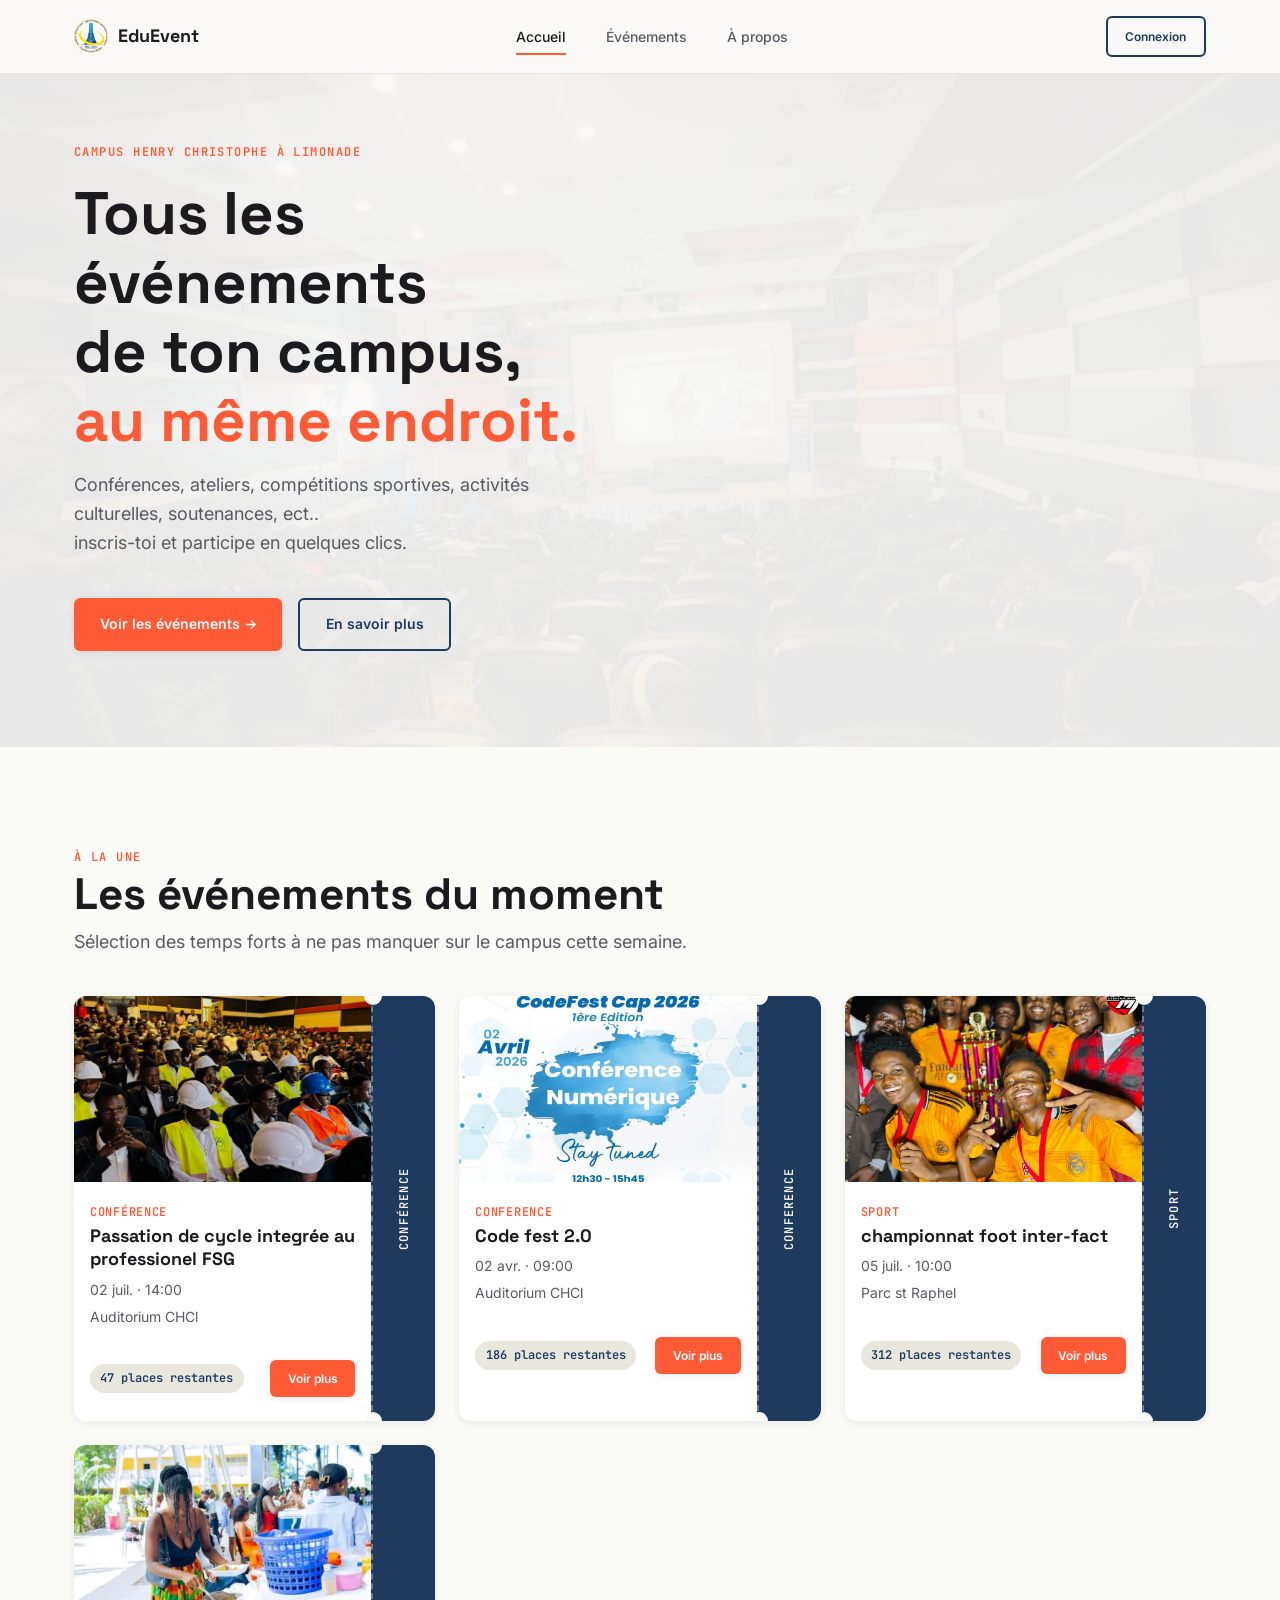
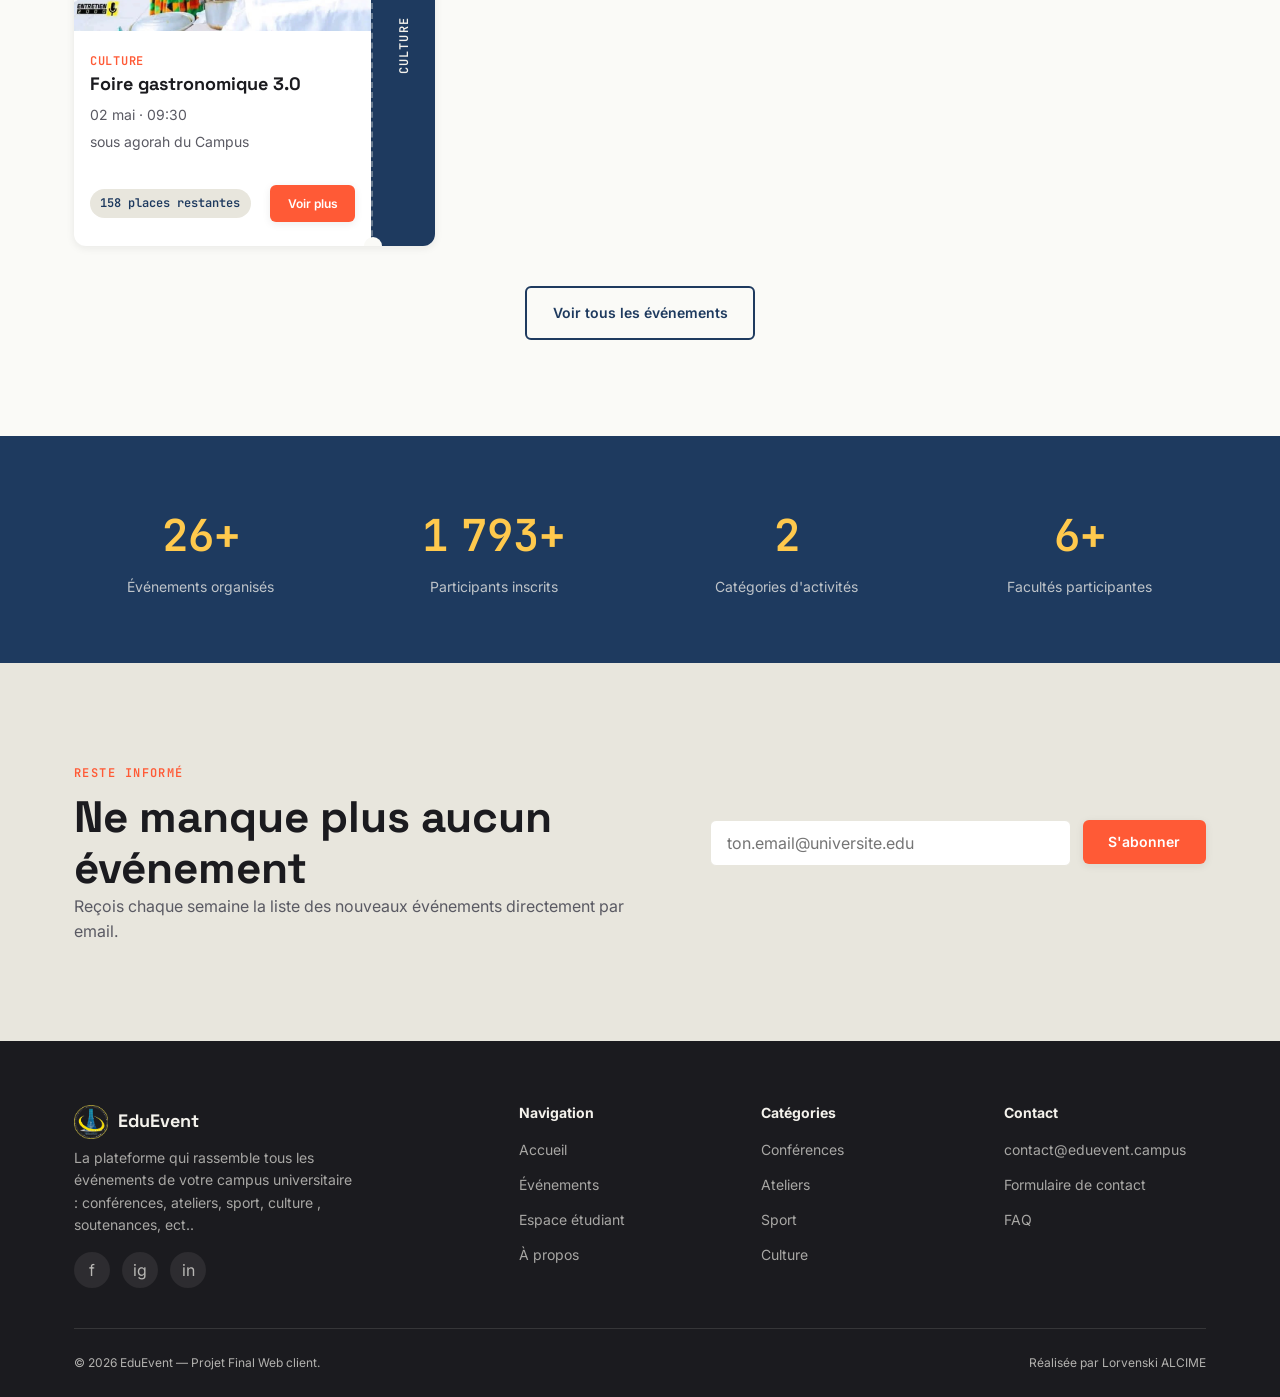
==== index.html @ d927ce7f "Premier commit" ====
<!DOCTYPE html>
<html lang="fr">
<head>
  <meta charset="UTF-8">
  <meta name="viewport" content="width=device-width, initial-scale=1.0">
  <title>EduEvent — La plateforme des événements de votre campus</title>
  <meta name="description" content="Découvrez, recherchez et inscrivez-vous aux événements de votre campus : conférences, ateliers, sport, culture, soutenances, ect..">
  <link rel="stylesheet" href="css/style.css">
  <link rel="stylesheet" href="css/animations.css">
  <link rel="stylesheet" href="css/responsive.css">
</head>
<body>

  <!-- ============ HEADER ============ -->
  <header class="site-header">
    <nav class="nav">
      <a href="index.html" class="nav-logo">
        <img src="images/logo.png" alt="Logo EduEvent" class="logo-mark">
        EduEvent
      </a>

      <button class="nav-toggle" id="navToggle" aria-label="Ouvrir le menu" aria-expanded="false" aria-controls="navLinks">
        <span></span><span></span><span></span>
      </button>

      <ul class="nav-links" id="navLinks">
        <li><a href="index.html" class="active">Accueil</a></li>
        <li><a href="evenements.html">Événements</a></li>
        <li><a href="a-propos.html">À propos</a></li>
      </ul>

      <div class="nav-actions">
        <a href="profil.html" class="btn btn-secondary btn-sm">Connexion</a>
      </div>
    </nav>
  </header>

  <main>
    <!-- ============ HERO ============ -->
    <section class="hero">
      <div class="container hero-grid">
        <div class="hero-content fade-in-up">
          <span class="eyebrow">Campus Henry Christophe à Limonade</span>
          <h1>Tous les événements<br>de ton campus,<br><span class="text-coral">au même endroit.</span></h1>
          <p class="hero-subtitle">Conférences, ateliers, compétitions sportives, activités culturelles, soutenances, ect..<br> inscris-toi et participe en quelques clics.</p>
          <div class="hero-actions">
            <a href="evenements.html" class="btn btn-primary">Voir les événements →</a>
            <a href="a-propos.html" class="btn btn-secondary">En savoir plus</a>
          </div>
        </div>

        
    </section>

    <!-- ============ ÉVÉNEMENTS À LA UNE ============ -->
    <section class="section" id="evenements-vedette">
      <div class="container">
        <div class="section-header">
          <span class="eyebrow">À la une</span>
          <h2>Les événements du moment</h2>
          <p>Sélection des temps forts à ne pas manquer sur le campus cette semaine.</p>
        </div>

        <div class="grid-events" id="featuredEventsGrid">
          <!-- Les cartes sont injectées dynamiquement par js/main.js depuis data/evenements.json -->
          <p class="loading-text">Chargement des événements...</p>
        </div>

        <div class="text-center mt-lg">
          <a href="evenements.html" class="btn btn-secondary">Voir tous les événements</a>
        </div>
      </div>
    </section>

    <!-- ============ STATISTIQUES ANIMÉES ============ -->
    <section class="section stats-section section--dark">
      <div class="container">
        <div class="stats-grid">
          <div class="stat-item">
            <span class="stat-number" data-target="48" data-suffix="+">0</span>
            <span class="stat-label">Événements organisés</span>
          </div>
          <div class="stat-item">
            <span class="stat-number" data-target="3200" data-suffix="+">0</span>
            <span class="stat-label">Participants inscrits</span>
          </div>
          <div class="stat-item">
            <span class="stat-number" data-target="5">0</span>
            <span class="stat-label">Catégories d'activités</span>
          </div>
          <div class="stat-item">
            <span class="stat-number" data-target="12" data-suffix="+">0</span>
            <span class="stat-label">Facultés participantes</span>
          </div>
        </div>
      </div>
    </section>

    <!-- ============ NEWSLETTER ============ -->
    <section class="section section--alt newsletter-section">
      <div class="container newsletter-grid">
        <div class="newsletter-text">
          <span class="eyebrow">Reste informé</span>
          <h2>Ne manque plus aucun événement</h2>
          <p>Reçois chaque semaine la liste des nouveaux événements directement par email.</p>
        </div>
        <form class="newsletter-form" id="newsletterForm" novalidate>
          <div class="form-group" id="newsletterGroup">
            <label for="newsletterEmail" class="visually-hidden">Adresse email</label>
            <input type="email" id="newsletterEmail" name="newsletterEmail" placeholder="ton.email@universite.edu" required>
            <span class="form-error" id="newsletterError"></span>
          </div>
          <button type="submit" class="btn btn-primary">S'abonner</button>
        </form>
        <p class="newsletter-success" id="newsletterSuccess" hidden>✓ Merci ! Tu es bien inscrit à la newsletter.</p>
      </div>
    </section>
  </main>

  <!-- ============ FOOTER ============ -->
  <footer class="site-footer">
    <div class="container">
      <div class="footer-grid">
        <div class="footer-brand">
          <a href="index.html" class="nav-logo">
            <img src="images/logo.png" alt="Logo EduEvent" class="logo-mark">
            EduEvent
          </a>
          <p>La plateforme qui rassemble tous les événements de votre campus universitaire : conférences, ateliers, sport, culture , soutenances, ect..</p>
          <div class="footer-social">
            <a href="#" aria-label="Facebook">f</a>
            <a href="#" aria-label="Instagram">ig</a>
            <a href="#" aria-label="LinkedIn">in</a>
          </div>
        </div>
        <div class="footer-col">
          <h4>Navigation</h4>
          <ul>
            <li><a href="index.html">Accueil</a></li>
            <li><a href="evenements.html">Événements</a></li>
            <li><a href="profil.html">Espace étudiant</a></li>
            <li><a href="a-propos.html">À propos</a></li>
          </ul>
        </div>
        <div class="footer-col">
          <h4>Catégories</h4>
          <ul>
            <li><a href="evenements.html?categorie=conference">Conférences</a></li>
            <li><a href="evenements.html?categorie=atelier">Ateliers</a></li>
            <li><a href="evenements.html?categorie=sport">Sport</a></li>
            <li><a href="evenements.html?categorie=culture">Culture</a></li>
          </ul>
        </div>
        <div class="footer-col">
          <h4>Contact</h4>
          <ul>
            <li><a href="mailto:contact@eduevent.campus">contact@eduevent.campus</a></li>
            <li><a href="a-propos.html#contact">Formulaire de contact</a></li>
            <li><a href="a-propos.html#faq">FAQ</a></li>
          </ul>
        </div>
      </div>
      <div class="footer-bottom">
        <span>© 2026 EduEvent —  Projet Final Web client.</span>
        <span>Réalisée par Lorvenski ALCIME</span>
      </div>
    </div>
  </footer>

  <script src="js/main.js"></script>
</body>
</html>
---- css/style.css ----
/* ==========================================================================
   EduEvent — style.css
   Styles globaux : variables, reset, typographie, composants partagés
   ========================================================================== */

/* --- Polices --- */
@import url('https://fonts.googleapis.com/css2?family=Space+Grotesk:wght@500;600;700&family=Inter:wght@400;500;600;700&family=JetBrains+Mono:wght@400;500;600&display=swap');

/* --- Variables --- */
:root {
  /* Couleurs */
  --color-ink: #1B1B1F;
  --color-paper: #FAFAF7;
  --color-white: #FFFFFF;
  --color-coral: #FF5A36;
  --color-coral-dark: #E0431F;
  --color-navy: #1E3A5F;
  --color-navy-light: #2C5282;
  --color-amber: #FFC94D;
  --color-beige: #E8E6DD;

  /* Texte */
  --text-primary: var(--color-ink);
  --text-secondary: #5A5A63;
  --text-on-dark: #F4F2EC;

  /* Typographie */
  --font-display: 'Space Grotesk', sans-serif;
  --font-body: 'Inter', sans-serif;
  --font-mono: 'JetBrains Mono', monospace;

  /* Échelle de type */
  --fs-xs: 0.75rem;
  --fs-sm: 0.875rem;
  --fs-base: 1rem;
  --fs-md: 1.125rem;
  --fs-lg: 1.5rem;
  --fs-xl: 2rem;
  --fs-2xl: 2.75rem;
  --fs-3xl: 3.75rem;

  /* Espacements */
  --space-xs: 0.5rem;
  --space-sm: 1rem;
  --space-md: 1.5rem;
  --space-lg: 2.5rem;
  --space-xl: 4rem;
  --space-2xl: 6rem;

  /* Rayons & ombres */
  --radius-sm: 6px;
  --radius-md: 12px;
  --radius-lg: 20px;
  --shadow-sm: 0 2px 8px rgba(27, 27, 31, 0.08);
  --shadow-md: 0 8px 24px rgba(27, 27, 31, 0.12);
  --shadow-lg: 0 16px 40px rgba(27, 27, 31, 0.18);

  /* Largeur de contenu */
  --container-width: 1180px;
}

/* --- Reset --- */
* {
  margin: 0;
  padding: 0;
  box-sizing: border-box;
}

/* Garantit que l'attribut HTML [hidden] est toujours respecté, même si un
   composant définit son propre display (flex/grid/etc.) sur ce même élément.
   Sans cette règle, .auth-section{display:flex} par exemple écraserait le
   display:none implicite de [hidden] et l'élément resterait visible. */
[hidden] {
  display: none !important;
}

html {
  scroll-behavior: smooth;
}

body {
  font-family: var(--font-body);
  color: var(--text-primary);
  background-color: var(--color-paper);
  line-height: 1.6;
  -webkit-font-smoothing: antialiased;
}

img {
  max-width: 100%;
  display: block;
}

a {
  text-decoration: none;
  color: inherit;
}

ul, ol {
  list-style: none;
}

button {
  font-family: inherit;
  cursor: pointer;
  border: none;
  background: none;
}

input, textarea, select {
  font-family: inherit;
  font-size: inherit;
}

/* --- Focus visible (accessibilité) --- */
a:focus-visible,
button:focus-visible,
input:focus-visible,
textarea:focus-visible,
select:focus-visible {
  outline: 3px solid var(--color-coral);
  outline-offset: 2px;
  border-radius: var(--radius-sm);
}

/* --- Typographie --- */
h1, h2, h3, h4 {
  font-family: var(--font-display);
  color: var(--color-ink);
  line-height: 1.15;
  font-weight: 700;
}

h1 { font-size: var(--fs-3xl); }
h2 { font-size: var(--fs-2xl); }
h3 { font-size: var(--fs-lg); }
h4 { font-size: var(--fs-md); }

p {
  color: var(--text-secondary);
}

.eyebrow {
  font-family: var(--font-mono);
  font-size: var(--fs-xs);
  letter-spacing: 0.12em;
  text-transform: uppercase;
  color: var(--color-coral);
  font-weight: 600;
}

/* --- Layout --- */
.container {
  width: 100%;
  max-width: var(--container-width);
  margin: 0 auto;
  padding: 0 var(--space-md);
}

.section {
  padding: var(--space-2xl) 0;
}

.section-header {
  max-width: 640px;
  margin-bottom: var(--space-lg);
}

.section-header p {
  margin-top: var(--space-xs);
  font-size: var(--fs-md);
}

.section--alt {
  background-color: var(--color-beige);
}

.section--dark {
  background-color: var(--color-navy);
  color: var(--text-on-dark);
}

.section--dark h2,
.section--dark h3,
.section--dark h4 {
  color: var(--text-on-dark);
}

.section--dark p {
  color: rgba(244, 242, 236, 0.78);
}

/* --- Boutons --- */
.btn {
  display: inline-flex;
  align-items: center;
  justify-content: center;
  gap: 0.5rem;
  font-family: var(--font-body);
  font-weight: 600;
  font-size: var(--fs-sm);
  padding: 0.85rem 1.6rem;
  border-radius: var(--radius-sm);
  transition: transform 0.15s ease, box-shadow 0.15s ease, background-color 0.15s ease;
  white-space: nowrap;
}

.btn:hover {
  transform: translateY(-2px);
}

.btn-primary {
  background-color: var(--color-coral);
  color: var(--color-white);
  box-shadow: var(--shadow-sm);
}

.btn-primary:hover {
  background-color: var(--color-coral-dark);
  box-shadow: var(--shadow-md);
}

.btn-secondary {
  background-color: transparent;
  color: var(--color-navy);
  border: 2px solid var(--color-navy);
}

.btn-secondary:hover {
  background-color: var(--color-navy);
  color: var(--color-white);
}

.btn-ghost {
  background-color: rgba(255, 255, 255, 0.12);
  color: var(--text-on-dark);
  border: 1px solid rgba(244, 242, 236, 0.35);
}

.btn-ghost:hover {
  background-color: rgba(255, 255, 255, 0.22);
}

.btn-block {
  width: 100%;
}

.btn-sm {
  padding: 0.55rem 1.1rem;
  font-size: var(--fs-xs);
}

/* --- Header / Navigation --- */
.site-header {
  position: sticky;
  top: 0;
  z-index: 100;
  background-color: rgba(250, 249, 247, 0.92);
  backdrop-filter: blur(8px);
  border-bottom: 1px solid var(--color-beige);
}

.nav {
  display: flex;
  align-items: center;
  justify-content: space-between;
  padding: 1rem var(--space-md);
  max-width: var(--container-width);
  margin: 0 auto;
}

.nav-logo {
  display: flex;
  align-items: center;
  gap: 0.6rem;
  font-family: var(--font-display);
  font-weight: 700;
  font-size: var(--fs-md);
  color: var(--color-ink);
}

.nav-logo .logo-mark {
  width: 34px;
  height: 34px;
  border-radius: 8px;
  object-fit: cover;
  flex-shrink: 0;
}

.nav-links {
  display: flex;
  align-items: center;
  gap: var(--space-lg);
}

.nav-links a {
  font-weight: 500;
  font-size: var(--fs-sm);
  color: var(--text-secondary);
  position: relative;
  padding: 0.25rem 0;
}

.nav-links a:hover,
.nav-links a.active {
  color: var(--color-ink);
}

.nav-links a.active::after {
  content: '';
  position: absolute;
  left: 0;
  bottom: -6px;
  width: 100%;
  height: 2px;
  background-color: var(--color-coral);
}

.nav-actions {
  display: flex;
  align-items: center;
  gap: var(--space-sm);
}

.nav-toggle {
  display: none;
  flex-direction: column;
  gap: 5px;
  padding: 0.5rem;
}

.nav-toggle span {
  width: 22px;
  height: 2px;
  background-color: var(--color-ink);
  border-radius: 2px;
}

/* --- Footer --- */
.site-footer {
  background-color: var(--color-ink);
  color: rgba(244, 242, 236, 0.7);
  padding: var(--space-xl) 0 var(--space-md);
}

.footer-grid {
  display: grid;
  grid-template-columns: 2fr 1fr 1fr 1fr;
  gap: var(--space-lg);
  padding-bottom: var(--space-lg);
  border-bottom: 1px solid rgba(244, 242, 236, 0.12);
}

.footer-brand .nav-logo {
  color: var(--text-on-dark);
  margin-bottom: var(--space-xs);
}

.footer-brand p {
  color: rgba(244, 242, 236, 0.65);
  font-size: var(--fs-sm);
  max-width: 280px;
}

.footer-col h4 {
  color: var(--text-on-dark);
  font-size: var(--fs-sm);
  font-family: var(--font-body);
  font-weight: 700;
  margin-bottom: var(--space-sm);
}

.footer-col ul {
  display: flex;
  flex-direction: column;
  gap: 0.6rem;
}

.footer-col a {
  font-size: var(--fs-sm);
  color: rgba(244, 242, 236, 0.65);
  transition: color 0.15s ease;
}

.footer-col a:hover {
  color: var(--color-amber);
}

.footer-social {
  display: flex;
  gap: 0.75rem;
  margin-top: var(--space-sm);
}

.footer-social a {
  width: 36px;
  height: 36px;
  border-radius: 50%;
  background-color: rgba(244, 242, 236, 0.08);
  display: flex;
  align-items: center;
  justify-content: center;
  transition: background-color 0.15s ease;
}

.footer-social a:hover {
  background-color: var(--color-coral);
}

.footer-bottom {
  display: flex;
  justify-content: space-between;
  align-items: center;
  padding-top: var(--space-md);
  font-size: var(--fs-xs);
  flex-wrap: wrap;
  gap: var(--space-xs);
}

/* --- Ticket d'événement (signature visuelle) --- */
.ticket-card {
  display: grid;
  grid-template-columns: 1fr auto;
  background-color: var(--color-white);
  border-radius: var(--radius-md);
  overflow: hidden;
  box-shadow: var(--shadow-sm);
  transition: transform 0.2s ease, box-shadow 0.2s ease;
  position: relative;
}

.ticket-card:hover {
  transform: translateY(-6px);
  box-shadow: var(--shadow-lg);
}

.ticket-main {
  display: flex;
  flex-direction: column;
}

.ticket-image {
  width: 100%;
  aspect-ratio: 16/10;
  object-fit: cover;
  background-color: var(--color-beige);
}

.ticket-body {
  padding: var(--space-sm) var(--space-sm) var(--space-md);
  display: flex;
  flex-direction: column;
  gap: 0.5rem;
  flex: 1;
}

.ticket-category {
  font-family: var(--font-mono);
  font-size: var(--fs-xs);
  letter-spacing: 0.06em;
  text-transform: uppercase;
  color: var(--color-coral);
  font-weight: 600;
}

.ticket-title {
  font-size: var(--fs-md);
  line-height: 1.3;
}

.ticket-meta {
  display: flex;
  flex-direction: column;
  gap: 0.3rem;
  font-size: var(--fs-sm);
  color: var(--text-secondary);
  margin-top: auto;
  padding-top: 0.5rem;
}

.ticket-meta span {
  display: flex;
  align-items: center;
  gap: 0.4rem;
}

.ticket-footer {
  display: flex;
  align-items: center;
  justify-content: space-between;
  padding-top: var(--space-sm);
  margin-top: 0.5rem;
}

/* Le talon perforé, façon vrai billet */
.ticket-stub {
  width: 64px;
  background-color: var(--color-navy);
  display: flex;
  align-items: center;
  justify-content: center;
  position: relative;
  border-left: 2px dashed rgba(244, 242, 236, 0.35);
}

.ticket-stub::before,
.ticket-stub::after {
  content: '';
  position: absolute;
  width: 18px;
  height: 18px;
  background-color: var(--color-paper);
  border-radius: 50%;
  left: -9px;
}

.ticket-stub::before { top: -9px; }
.ticket-stub::after { bottom: -9px; }

.ticket-stub-label {
  font-family: var(--font-mono);
  font-size: var(--fs-xs);
  font-weight: 600;
  color: var(--text-on-dark);
  letter-spacing: 0.1em;
  text-transform: uppercase;
  writing-mode: vertical-rl;
  transform: rotate(180deg);
}

/* --- Badge places restantes --- */
.badge-places {
  font-family: var(--font-mono);
  font-size: var(--fs-xs);
  font-weight: 600;
  padding: 0.3rem 0.65rem;
  border-radius: 999px;
  background-color: var(--color-beige);
  color: var(--color-navy);
}

.badge-places.is-low {
  background-color: rgba(255, 90, 54, 0.12);
  color: var(--color-coral-dark);
}

.badge-places.is-full {
  background-color: rgba(27, 27, 31, 0.08);
  color: var(--text-secondary);
}

/* --- Grille responsive générique --- */
.grid-events {
  display: grid;
  grid-template-columns: repeat(auto-fit, minmax(280px, 1fr));
  gap: var(--space-md);
}

/* --- Formulaires --- */
.form-group {
  display: flex;
  flex-direction: column;
  gap: 0.4rem;
  margin-bottom: var(--space-sm);
}

.form-group label {
  font-size: var(--fs-sm);
  font-weight: 600;
  color: var(--color-ink);
}

.form-group input,
.form-group select,
.form-group textarea {
  padding: 0.75rem 1rem;
  border: 1.5px solid var(--color-beige);
  border-radius: var(--radius-sm);
  background-color: var(--color-white);
  font-size: var(--fs-base);
  color: var(--text-primary);
  transition: border-color 0.15s ease;
}

.form-group input:focus,
.form-group select:focus,
.form-group textarea:focus {
  border-color: var(--color-navy);
}

.form-group textarea {
  resize: vertical;
  min-height: 120px;
}

.form-error {
  font-size: var(--fs-xs);
  color: var(--color-coral-dark);
  font-weight: 500;
  min-height: 1em;
}

.form-group.has-error input,
.form-group.has-error select,
.form-group.has-error textarea {
  border-color: var(--color-coral);
}

.form-row {
  display: grid;
  grid-template-columns: 1fr 1fr;
  gap: var(--space-sm);
}

/* --- Utilitaires --- */
.text-center { text-align: center; }
.mt-sm { margin-top: var(--space-sm); }
.mt-md { margin-top: var(--space-md); }
.mt-lg { margin-top: var(--space-lg); }
.visually-hidden {
  position: absolute;
  width: 1px;
  height: 1px;
  overflow: hidden;
  clip: rect(0,0,0,0);
}

/* ==========================================================================
   Composants — Page Accueil
   ========================================================================== */

/* --- Hero --- */
.hero {
  position: relative;
  padding: var(--space-xl) 0 var(--space-2xl);
  overflow: hidden;
  background-image:
    linear-gradient(rgba(250, 249, 247, 0.93), rgba(250, 249, 247, 0.93)),
    url('../images/hero-bg.jpg');
  background-size: cover;
  background-position: center;
}

.hero-grid {
  display: grid;
  grid-template-columns: 1.1fr 0.9fr;
  gap: var(--space-xl);
  align-items: center;
}

.hero-content h1 {
  margin-top: var(--space-sm);
}

.text-coral { color: var(--color-coral); }

.hero-subtitle {
  font-size: var(--fs-md);
  max-width: 480px;
  margin-top: var(--space-sm);
}

.hero-actions {
  display: flex;
  gap: var(--space-sm);
  margin-top: var(--space-lg);
  flex-wrap: wrap;
}

/* Pile de tickets décalés dans le hero */
.hero-visual {
  position: relative;
  height: 380px;
}

.hero-ticket-stack {
  position: relative;
  width: 100%;
  height: 100%;
}

.hero-ticket {
  position: absolute;
  display: flex;
  flex-direction: column;
  gap: 0.3rem;
  background-color: var(--color-white);
  border-radius: var(--radius-md);
  padding: var(--space-sm) var(--space-md);
  box-shadow: var(--shadow-md);
  width: 250px;
  border-left: 4px solid var(--color-coral);
}

.hero-ticket strong {
  font-family: var(--font-display);
  font-size: var(--fs-base);
  color: var(--color-ink);
}

.hero-ticket-date {
  font-family: var(--font-mono);
  font-size: var(--fs-xs);
  color: var(--text-secondary);
}

.hero-ticket--1 {
  top: 0;
  right: 40px;
  z-index: 3;
}

.hero-ticket--2 {
  top: 140px;
  right: 140px;
  z-index: 2;
  border-left-color: var(--color-navy);
}

.hero-ticket--3 {
  top: 280px;
  right: 20px;
  z-index: 1;
  border-left-color: var(--color-amber);
}

/* --- Stats --- */
.stats-section {
  padding: var(--space-xl) 0;
}

.stats-grid {
  display: grid;
  grid-template-columns: repeat(4, 1fr);
  gap: var(--space-lg);
  text-align: center;
}

.stat-item {
  display: flex;
  flex-direction: column;
  gap: 0.4rem;
}

.stat-number {
  font-family: var(--font-mono);
  font-size: var(--fs-2xl);
  font-weight: 600;
  color: var(--color-amber);
}

.stat-label {
  font-size: var(--fs-sm);
  color: rgba(244, 242, 236, 0.75);
}

/* --- Newsletter --- */
.newsletter-section {
  overflow: hidden;
}

.newsletter-text h2 {
  margin-top: var(--space-xs);
}

.newsletter-grid {
  display: grid;
  grid-template-columns: 1.2fr 1fr;
  gap: var(--space-lg);
  align-items: center;
}

.newsletter-form {
  display: flex;
  gap: 0.75rem;
  align-items: flex-start;
}

.newsletter-form .form-group {
  flex: 1;
  margin-bottom: 0;
}

.newsletter-success {
  margin-top: var(--space-sm);
  color: var(--color-navy);
  font-weight: 600;
  grid-column: 2;
}

.loading-text {
  color: var(--text-secondary);
  font-style: italic;
}

/* ==========================================================================
   Composants — Page Liste des événements
   ========================================================================== */

/* --- En-tête de page --- */
.page-header {
  padding: var(--space-xl) 0 var(--space-lg);
}

.page-header h1 {
  margin-top: var(--space-xs);
}

.page-header p {
  margin-top: var(--space-xs);
  font-size: var(--fs-md);
  max-width: 560px;
}

/* --- Barre de recherche --- */
.filters-section {
  padding-bottom: var(--space-lg);
}

.search-bar {
  display: flex;
  align-items: center;
  gap: 0.75rem;
  background-color: var(--color-white);
  border: 1.5px solid var(--color-beige);
  border-radius: var(--radius-md);
  padding: 0.9rem 1.2rem;
  margin-bottom: var(--space-md);
  transition: border-color 0.15s ease;
}

.search-bar:focus-within {
  border-color: var(--color-navy);
}

.search-icon {
  font-size: var(--fs-md);
  opacity: 0.6;
}

.search-bar input {
  flex: 1;
  border: none;
  background: transparent;
  font-size: var(--fs-base);
  color: var(--text-primary);
}

.search-bar input:focus {
  outline: none;
}

/* --- Filtres --- */
.filters-row {
  display: flex;
  justify-content: space-between;
  align-items: flex-start;
  gap: var(--space-md);
  flex-wrap: wrap;
}

.filter-group {
  display: flex;
  flex-wrap: wrap;
  gap: 0.6rem;
}

.filter-chip {
  font-family: var(--font-body);
  font-size: var(--fs-sm);
  font-weight: 500;
  padding: 0.55rem 1.1rem;
  border-radius: 999px;
  background-color: var(--color-white);
  border: 1.5px solid var(--color-beige);
  color: var(--text-secondary);
  transition: all 0.15s ease;
  white-space: nowrap;
}

.filter-chip:hover {
  border-color: var(--color-navy);
  color: var(--color-navy);
}

.filter-chip.is-active {
  background-color: var(--color-navy);
  border-color: var(--color-navy);
  color: var(--color-white);
}

.filters-secondary {
  display: flex;
  align-items: center;
  gap: 0.75rem;
}

#dateFilter {
  padding: 0.6rem 1rem;
  border-radius: var(--radius-sm);
  border: 1.5px solid var(--color-beige);
  background-color: var(--color-white);
  font-size: var(--fs-sm);
  color: var(--text-primary);
}

/* --- Toggle vue grille/liste --- */
.view-toggle {
  display: flex;
  border: 1.5px solid var(--color-beige);
  border-radius: var(--radius-sm);
  overflow: hidden;
}

.view-btn {
  padding: 0.55rem 0.85rem;
  background-color: var(--color-white);
  font-size: var(--fs-md);
  color: var(--text-secondary);
  transition: background-color 0.15s ease, color 0.15s ease;
}

.view-btn.is-active {
  background-color: var(--color-navy);
  color: var(--color-white);
}

/* --- Résultats meta --- */
.results-meta {
  display: flex;
  align-items: center;
  justify-content: space-between;
  margin-top: var(--space-md);
  font-size: var(--fs-sm);
  color: var(--text-secondary);
}

.btn-reset {
  color: var(--color-coral);
  font-weight: 600;
  font-size: var(--fs-sm);
}

.btn-reset:hover {
  text-decoration: underline;
}

/* --- Aucun résultat --- */
.no-results {
  text-align: center;
  padding: var(--space-xl) var(--space-md);
  font-size: var(--fs-md);
  max-width: 480px;
  margin: 0 auto;
}

/* --- Vue liste (le ticket s'étire en ligne horizontale) ---
   .ticket-card reste display:grid à 2 colonnes (main | stub), inchangé.
   On transforme seulement .ticket-main en ligne horizontale interne :
   image | corps (titre+meta) | footer (badge+bouton), avec largeurs fixes
   pour l'image et le footer afin que rien ne se chevauche. */
.grid-events.is-list-view {
  display: flex;
  flex-direction: column;
  gap: var(--space-sm);
}

.grid-events.is-list-view .ticket-main {
  flex-direction: row;
  align-items: stretch;
}

.grid-events.is-list-view .ticket-image {
  width: 200px;
  flex: 0 0 200px;
  aspect-ratio: auto;
  height: auto;
}

.grid-events.is-list-view .ticket-body {
  flex: 1;
  min-width: 0;
  flex-direction: row;
  align-items: center;
  gap: var(--space-md);
  padding: var(--space-sm) var(--space-md);
}

.grid-events.is-list-view .ticket-info {
  flex: 1;
  min-width: 0;
  display: flex;
  flex-direction: column;
  gap: 0.3rem;
}

.grid-events.is-list-view .ticket-meta {
  flex-direction: row;
  gap: var(--space-md);
  margin-top: 0;
  padding-top: 0;
}

.grid-events.is-list-view .ticket-footer {
  flex: 0 0 auto;
  flex-direction: column;
  align-items: flex-end;
  gap: 0.5rem;
  justify-content: center;
  padding: 0 var(--space-md);
  margin-top: 0;
}

/* ==========================================================================
   Composants — Page Détail événement
   ========================================================================== */

/* --- Bannière --- */
.detail-banner {
  position: relative;
  height: 380px;
  overflow: hidden;
}

.detail-banner-img {
  width: 100%;
  height: 100%;
  object-fit: cover;
}

.detail-banner-overlay {
  position: absolute;
  inset: 0;
  background: linear-gradient(180deg, rgba(27,27,31,0.15) 0%, rgba(27,27,31,0.78) 100%);
}

.detail-banner-content {
  position: absolute;
  bottom: 0;
  left: 0;
  right: 0;
  padding-bottom: var(--space-lg);
  display: flex;
  flex-direction: column;
  gap: 0.5rem;
}

.detail-banner-content .eyebrow {
  color: var(--color-amber);
}

.detail-banner-content h1 {
  color: var(--color-white);
  font-size: var(--fs-2xl);
}

.btn-back {
  display: inline-flex;
  align-self: flex-start;
  color: rgba(255,255,255,0.85);
  font-size: var(--fs-sm);
  font-weight: 500;
  margin-bottom: var(--space-md);
  transition: color 0.15s ease;
}

.btn-back:hover {
  color: var(--color-white);
}

/* --- Grille principale --- */
.detail-grid {
  display: grid;
  grid-template-columns: 1fr 380px;
  gap: var(--space-xl);
  padding: var(--space-xl) var(--space-md);
}

.detail-main {
  display: flex;
  flex-direction: column;
  gap: var(--space-xl);
}

.detail-section h2 {
  margin-bottom: var(--space-sm);
}

.detail-section .section-subtitle {
  margin-top: -0.5rem;
  margin-bottom: var(--space-md);
  font-size: var(--fs-sm);
}

/* --- Liste d'infos --- */
.detail-infos-list {
  display: grid;
  grid-template-columns: 1fr 1fr;
  gap: var(--space-md);
}

.detail-infos-list li {
  display: flex;
  align-items: flex-start;
  gap: 0.75rem;
  background-color: var(--color-white);
  border: 1.5px solid var(--color-beige);
  border-radius: var(--radius-md);
  padding: var(--space-sm) var(--space-md);
}

.detail-info-icon {
  font-size: var(--fs-lg);
  line-height: 1;
}

.detail-infos-list li div {
  display: flex;
  flex-direction: column;
  gap: 0.15rem;
}

.detail-infos-list strong {
  font-size: var(--fs-xs);
  text-transform: uppercase;
  letter-spacing: 0.05em;
  color: var(--text-secondary);
}

.detail-infos-list span {
  font-size: var(--fs-base);
  color: var(--color-ink);
  font-weight: 500;
}

/* --- Erreur / non trouvé --- */
.detail-error {
  padding: var(--space-2xl) var(--space-md);
  text-align: center;
}

.detail-error p {
  margin-top: var(--space-xs);
}

/* --- Sidebar inscription --- */
.detail-sidebar {
  position: relative;
}

.registration-card {
  background-color: var(--color-white);
  border: 1.5px solid var(--color-beige);
  border-radius: var(--radius-lg);
  padding: var(--space-lg);
  position: sticky;
  top: 90px;
  display: flex;
  flex-direction: column;
  gap: var(--space-md);
}

/* --- Compteur de places --- */
.places-counter {
  display: flex;
  flex-direction: column;
  gap: 0.5rem;
}

.places-counter-bar {
  width: 100%;
  height: 8px;
  border-radius: 999px;
  background-color: var(--color-beige);
  overflow: hidden;
}

.places-counter-fill {
  height: 100%;
  background-color: var(--color-coral);
  border-radius: 999px;
  transition: width 0.6s ease;
}

.places-counter-fill.is-low {
  background-color: var(--color-coral-dark);
}

.places-counter-fill.is-full {
  background-color: var(--text-secondary);
}

.places-counter-text {
  font-family: var(--font-mono);
  font-size: var(--fs-sm);
  font-weight: 600;
  color: var(--color-navy);
}

.registration-success {
  background-color: rgba(30, 58, 95, 0.08);
  color: var(--color-navy);
  font-weight: 600;
  font-size: var(--fs-sm);
  padding: var(--space-sm);
  border-radius: var(--radius-sm);
  text-align: center;
}

.registration-full {
  background-color: rgba(27, 27, 31, 0.06);
  color: var(--text-secondary);
  font-weight: 500;
  font-size: var(--fs-sm);
  padding: var(--space-sm);
  border-radius: var(--radius-sm);
  text-align: center;
}

/* --- Partage social --- */
.share-block {
  display: flex;
  align-items: center;
  gap: 0.75rem;
  padding-top: var(--space-sm);
  border-top: 1px solid var(--color-beige);
}

.share-label {
  font-size: var(--fs-sm);
  color: var(--text-secondary);
  font-weight: 500;
}

.share-links {
  display: flex;
  gap: 0.5rem;
}

.share-link {
  width: 34px;
  height: 34px;
  border-radius: 50%;
  background-color: var(--color-beige);
  display: flex;
  align-items: center;
  justify-content: center;
  font-size: var(--fs-sm);
  font-weight: 600;
  color: var(--color-navy);
  transition: background-color 0.15s ease, color 0.15s ease;
}

.share-link:hover {
  background-color: var(--color-navy);
  color: var(--color-white);
}

/* --- Commentaires / témoignages --- */
.comments-list {
  display: flex;
  flex-direction: column;
  gap: var(--space-md);
  margin-bottom: var(--space-lg);
}

.comment-item {
  background-color: var(--color-white);
  border: 1.5px solid var(--color-beige);
  border-radius: var(--radius-md);
  padding: var(--space-md);
}

.comment-header {
  display: flex;
  align-items: center;
  justify-content: space-between;
  margin-bottom: 0.4rem;
}

.comment-author {
  font-weight: 600;
  color: var(--color-ink);
  font-size: var(--fs-sm);
}

.comment-rating {
  color: var(--color-amber);
  font-size: var(--fs-sm);
  letter-spacing: 0.05em;
}

.comment-text {
  font-size: var(--fs-sm);
  color: var(--text-secondary);
}

.comment-form {
  background-color: var(--color-beige);
  border-radius: var(--radius-md);
  padding: var(--space-lg);
}

.comment-form h3 {
  margin-bottom: var(--space-sm);
  font-size: var(--fs-md);
}

.comment-form .form-group select,
.comment-form .form-group input,
.comment-form .form-group textarea {
  background-color: var(--color-white);
}

.no-comments {
  color: var(--text-secondary);
  font-style: italic;
  font-size: var(--fs-sm);
}

/* ==========================================================================
   Composants — Page Espace étudiant (profil.html)
   ========================================================================== */

/* --- Section authentification --- */
.auth-section {
  padding: var(--space-2xl) 0;
  min-height: 70vh;
  display: flex;
  align-items: center;
}

.auth-container {
  max-width: 460px;
}

.auth-tabs {
  display: flex;
  background-color: var(--color-beige);
  border-radius: var(--radius-md);
  padding: 0.3rem;
  margin-bottom: var(--space-lg);
}

.auth-tab {
  flex: 1;
  padding: 0.65rem;
  border-radius: var(--radius-sm);
  font-weight: 600;
  font-size: var(--fs-sm);
  color: var(--text-secondary);
  transition: all 0.15s ease;
}

.auth-tab.is-active {
  background-color: var(--color-white);
  color: var(--color-navy);
  box-shadow: var(--shadow-sm);
}

.auth-form h1 {
  font-size: var(--fs-xl);
}

.auth-subtitle {
  margin-top: 0.4rem;
  margin-bottom: var(--space-lg);
  font-size: var(--fs-sm);
}

.auth-hint {
  margin-top: var(--space-sm);
  font-size: var(--fs-xs);
  color: var(--text-secondary);
  text-align: center;
  background-color: var(--color-beige);
  padding: 0.6rem;
  border-radius: var(--radius-sm);
}

.auth-hint strong {
  color: var(--color-navy);
  font-family: var(--font-mono);
}

/* --- Section profil (connecté) --- */
.profile-section {
  padding: var(--space-xl) 0 var(--space-2xl);
}

.profile-card {
  display: flex;
  align-items: center;
  gap: var(--space-md);
  background-color: var(--color-white);
  border: 1.5px solid var(--color-beige);
  border-radius: var(--radius-lg);
  padding: var(--space-lg);
  flex-wrap: wrap;
}

.profile-photo {
  width: 84px;
  height: 84px;
  border-radius: 50%;
  object-fit: cover;
  background-color: var(--color-beige);
  flex-shrink: 0;
}

.profile-info {
  flex: 1;
  min-width: 200px;
}

.profile-info h1 {
  font-size: var(--fs-lg);
}

.profile-email {
  font-size: var(--fs-sm);
  color: var(--text-secondary);
  font-family: var(--font-mono);
  margin-top: 0.2rem;
}

.profile-tags {
  display: flex;
  gap: 0.5rem;
  margin-top: var(--space-sm);
  flex-wrap: wrap;
}

.profile-tag {
  font-size: var(--fs-xs);
  font-weight: 600;
  padding: 0.3rem 0.7rem;
  border-radius: 999px;
  background-color: var(--color-beige);
  color: var(--color-navy);
}

/* --- Liste "Mes événements" --- */
.my-events-list {
  display: flex;
  flex-direction: column;
  gap: var(--space-sm);
}

.my-event-item {
  display: flex;
  align-items: center;
  gap: var(--space-md);
  background-color: var(--color-white);
  border: 1.5px solid var(--color-beige);
  border-radius: var(--radius-md);
  padding: var(--space-sm) var(--space-md);
}

.my-event-thumb {
  width: 72px;
  height: 72px;
  border-radius: var(--radius-sm);
  object-fit: cover;
  flex-shrink: 0;
  background-color: var(--color-beige);
}

.my-event-info {
  flex: 1;
  min-width: 0;
}

.my-event-category {
  font-family: var(--font-mono);
  font-size: var(--fs-xs);
  color: var(--color-coral);
  text-transform: uppercase;
  letter-spacing: 0.05em;
  font-weight: 600;
}

.my-event-title {
  font-family: var(--font-display);
  font-weight: 600;
  font-size: var(--fs-base);
  color: var(--color-ink);
  margin-top: 0.1rem;
}

.my-event-meta {
  font-size: var(--fs-sm);
  color: var(--text-secondary);
  margin-top: 0.1rem;
}

.my-event-actions {
  display: flex;
  gap: 0.5rem;
  flex-shrink: 0;
}

.btn-cancel {
  font-size: var(--fs-xs);
  font-weight: 600;
  color: var(--color-coral-dark);
  padding: 0.5rem 0.9rem;
  border-radius: var(--radius-sm);
  border: 1.5px solid rgba(255, 90, 54, 0.3);
  transition: background-color 0.15s ease;
}

.btn-cancel:hover {
  background-color: rgba(255, 90, 54, 0.08);
}

.no-registrations {
  text-align: center;
  padding: var(--space-xl) var(--space-md);
  font-size: var(--fs-md);
}

.no-registrations a {
  color: var(--color-coral);
  font-weight: 600;
}

.no-registrations a:hover {
  text-decoration: underline;
}

/* ==========================================================================
   Composants — Page À propos (a-propos.html)
   ========================================================================== */

/* --- Intro --- */
.about-intro {
  max-width: 720px;
}

.about-intro p {
  margin-top: var(--space-sm);
  font-size: var(--fs-md);
}

/* --- Équipe --- */
.team-grid {
  display: grid;
  grid-template-columns: repeat(2, 1fr);
  gap: var(--space-lg);
  max-width: 760px;
  margin: 0 auto;
}

.team-card {
  background-color: var(--color-white);
  border-radius: var(--radius-lg);
  padding: var(--space-lg);
  text-align: center;
  box-shadow: var(--shadow-sm);
}

.team-photo {
  width: 96px;
  height: 96px;
  border-radius: 50%;
  object-fit: cover;
  margin: 0 auto var(--space-sm);
  background-color: var(--color-beige);
}

.team-name {
  font-size: var(--fs-md);
}

.team-role {
  display: block;
  font-family: var(--font-mono);
  font-size: var(--fs-xs);
  color: var(--color-coral);
  text-transform: uppercase;
  letter-spacing: 0.04em;
  margin-top: 0.3rem;
  margin-bottom: var(--space-sm);
}

.team-bio {
  font-size: var(--fs-sm);
}

/* --- Contact + carte --- */
.contact-grid {
  display: grid;
  grid-template-columns: 1fr 1fr;
  gap: var(--space-xl);
  align-items: start;
}

.contact-form-wrap h2 {
  margin-top: var(--space-xs);
}

.contact-form {
  margin-top: var(--space-lg);
}

.contact-success {
  margin-top: var(--space-lg);
  background-color: rgba(30, 58, 95, 0.08);
  color: var(--color-navy);
  font-weight: 600;
  padding: var(--space-md);
  border-radius: var(--radius-md);
  text-align: center;
}

/* --- Carte simulée en CSS --- */
.map-wrap {
  display: flex;
  flex-direction: column;
  gap: var(--space-sm);
}

.map-simulated {
  position: relative;
  height: 320px;
  border-radius: var(--radius-lg);
  background: linear-gradient(135deg, var(--color-navy) 0%, #16314f 100%);
  overflow: hidden;
}

.map-grid-lines {
  position: absolute;
  inset: 0;
  background-image:
    linear-gradient(rgba(255,255,255,0.06) 1px, transparent 1px),
    linear-gradient(90deg, rgba(255,255,255,0.06) 1px, transparent 1px);
  background-size: 32px 32px;
}

.map-pin {
  position: absolute;
  display: flex;
  flex-direction: column;
  align-items: center;
  gap: 0.3rem;
}

.map-pin--main {
  top: 45%;
  left: 48%;
  transform: translate(-50%, -50%);
}

.map-pin--main .map-pin-dot {
  width: 18px;
  height: 18px;
  border-radius: 50%;
  background-color: var(--color-coral);
  border: 3px solid var(--color-white);
  box-shadow: 0 0 0 6px rgba(255, 90, 54, 0.25);
}

.map-pin-label {
  font-family: var(--font-mono);
  font-size: var(--fs-xs);
  font-weight: 600;
  color: var(--color-white);
  background-color: rgba(27, 27, 31, 0.55);
  padding: 0.2rem 0.55rem;
  border-radius: 999px;
  white-space: nowrap;
}

.map-pin--secondary {
  width: 10px;
  height: 10px;
  border-radius: 50%;
  background-color: var(--color-amber);
  opacity: 0.85;
}

.map-info {
  display: flex;
  flex-direction: column;
  gap: 0.2rem;
  font-size: var(--fs-sm);
  color: var(--text-secondary);
}

.map-info strong {
  color: var(--color-ink);
  font-family: var(--font-display);
}

/* --- FAQ Accordéon --- */
.accordion {
  display: flex;
  flex-direction: column;
  gap: var(--space-sm);
  max-width: 720px;
  margin: 0 auto;
}

.accordion-item {
  background-color: var(--color-white);
  border-radius: var(--radius-md);
  border: 1.5px solid var(--color-beige);
  overflow: hidden;
}

.accordion-trigger {
  width: 100%;
  display: flex;
  align-items: center;
  justify-content: space-between;
  padding: var(--space-md) var(--space-lg);
  font-family: var(--font-display);
  font-weight: 600;
  font-size: var(--fs-base);
  color: var(--color-ink);
  text-align: left;
}

.accordion-icon {
  font-size: var(--fs-lg);
  color: var(--color-coral);
  transition: transform 0.25s ease;
  flex-shrink: 0;
  margin-left: var(--space-sm);
}

.accordion-trigger[aria-expanded="true"] .accordion-icon {
  transform: rotate(45deg);
}

.accordion-content {
  max-height: 0;
  overflow: hidden;
  padding: 0 var(--space-lg);
}

.accordion-content p {
  font-size: var(--fs-sm);
  padding-bottom: var(--space-md);
}

.accordion-item.is-open .accordion-content {
  max-height: 300px;
}
---- css/animations.css ----
/* ==========================================================================
   EduEvent — animations.css
   Transitions et keyframes partagées
   ========================================================================== */

@media (prefers-reduced-motion: no-preference) {

  /* --- Apparition au chargement (hero) --- */
  @keyframes fadeInUp {
    from {
      opacity: 0;
      transform: translateY(18px);
    }
    to {
      opacity: 1;
      transform: translateY(0);
    }
  }

  .fade-in-up {
    animation: fadeInUp 0.7s ease forwards;
  }

  .fade-in-up.delay-1 { animation-delay: 0.15s; }
  .fade-in-up.delay-2 { animation-delay: 0.3s; }

  /* --- Apparition au scroll (cartes, sections) --- */
  .reveal-on-scroll {
    opacity: 0;
    transform: translateY(24px);
    transition: opacity 0.6s ease, transform 0.6s ease;
  }

  .reveal-on-scroll.is-visible {
    opacity: 1;
    transform: translateY(0);
  }

  /* --- Tickets du hero : légère flottaison décalée --- */
  @keyframes floatTicket {
    0%, 100% { transform: translateY(0) rotate(var(--tilt, 0deg)); }
    50% { transform: translateY(-8px) rotate(var(--tilt, 0deg)); }
  }

  .hero-ticket--1 { --tilt: -2deg; animation: floatTicket 6s ease-in-out infinite; }
  .hero-ticket--2 { --tilt: 1.5deg; animation: floatTicket 7s ease-in-out infinite; animation-delay: 0.4s; }
  .hero-ticket--3 { --tilt: -1deg; animation: floatTicket 5.5s ease-in-out infinite; animation-delay: 0.8s; }

  /* --- Accordéon FAQ --- */
  .accordion-content {
    transition: max-height 0.3s ease, padding 0.3s ease;
  }

  /* --- Menu mobile --- */
  .nav-links {
    transition: max-height 0.3s ease;
  }
}

@media (prefers-reduced-motion: reduce) {
  * {
    animation-duration: 0.001ms !important;
    animation-iteration-count: 1 !important;
    transition-duration: 0.001ms !important;
  }
}
---- css/responsive.css ----
/* ==========================================================================
   EduEvent — responsive.css
   Media queries : tablette et mobile
   ========================================================================== */

/* ====== Tablette (≤ 1024px) ====== */
@media (max-width: 1024px) {
  :root {
    --fs-3xl: 3rem;
    --fs-2xl: 2.25rem;
  }

  .hero-grid {
    grid-template-columns: 1fr;
  }

  .hero-visual {
    height: 300px;
    order: -1;
  }

  .footer-grid {
    grid-template-columns: 1fr 1fr;
    gap: var(--space-md);
  }

  .footer-brand {
    grid-column: span 2;
  }

  .newsletter-grid {
    grid-template-columns: 1fr;
  }

  .newsletter-success {
    grid-column: 1;
  }

  /* Détail événement : sidebar passe sous le contenu principal,
     mais le formulaire d'inscription (registration-card) remonte
     visuellement juste après la bannière grâce à l'ordre grid —
     l'ordre du HTML/DOM reste inchangé pour les lecteurs d'écran. */
  .detail-grid {
    grid-template-columns: 1fr;
  }

  .detail-sidebar {
    order: -1;
  }

  .registration-card {
    position: static;
  }

  .detail-infos-list {
    grid-template-columns: 1fr;
  }

  /* À propos */
  .contact-grid {
    grid-template-columns: 1fr;
  }
}

/* ====== Mobile (≤ 768px) ====== */
@media (max-width: 768px) {
  :root {
    --fs-3xl: 2.25rem;
    --fs-2xl: 1.85rem;
    --fs-xl: 1.5rem;
    --space-2xl: 3.5rem;
    --space-xl: 2.5rem;
  }

  /* Menu mobile */
  .nav-toggle {
    display: flex;
  }

  .nav-links {
    position: absolute;
    top: 100%;
    left: 0;
    right: 0;
    background-color: var(--color-paper);
    flex-direction: column;
    align-items: flex-start;
    gap: var(--space-sm);
    padding: 0 var(--space-md);
    max-height: 0;
    overflow: hidden;
    border-bottom: 1px solid var(--color-beige);
  }

  .nav-links.is-open {
    max-height: 320px;
    padding: var(--space-sm) var(--space-md) var(--space-md);
  }

  .nav-actions .btn-sm {
    padding: 0.6rem 1rem;
  }

  /* Hero */
  .hero {
    padding: var(--space-lg) 0 var(--space-xl);
  }

  .hero-actions {
    flex-direction: column;
    align-items: stretch;
  }

  .hero-visual {
    height: 260px;
  }

  .hero-ticket {
    width: 200px;
    padding: 0.75rem 1rem;
  }

  .hero-ticket--1 { right: 10px; top: 0; }
  .hero-ticket--2 { right: 90px; top: 95px; }
  .hero-ticket--3 { right: 0; top: 190px; }

  /* Stats */
  .stats-grid {
    grid-template-columns: 1fr 1fr;
    gap: var(--space-md);
  }

  .stat-number {
    font-size: var(--fs-xl);
  }

  /* Newsletter */
  .newsletter-form {
    flex-direction: column;
    align-items: stretch;
  }

  /* Footer */
  .footer-grid {
    grid-template-columns: 1fr;
  }

  .footer-brand {
    grid-column: span 1;
  }

  .footer-bottom {
    flex-direction: column;
    align-items: flex-start;
  }

  /* Formulaires génériques */
  .form-row {
    grid-template-columns: 1fr;
  }

  /* Vue liste : repasse en carte empilée verticalement, comme la grille,
     car une ligne horizontale ne rentre plus à partir de 768px. */
  .grid-events.is-list-view .ticket-main {
    flex-direction: column;
  }

  .grid-events.is-list-view .ticket-image {
    width: 100%;
    flex: none;
    aspect-ratio: 16/10;
    height: auto;
  }

  .grid-events.is-list-view .ticket-body {
    flex-direction: column;
    align-items: stretch;
    padding: var(--space-sm) var(--space-sm) var(--space-md);
  }

  .grid-events.is-list-view .ticket-meta {
    flex-direction: column;
    gap: 0.3rem;
  }

  .grid-events.is-list-view .ticket-footer {
    flex-direction: row;
    align-items: center;
    justify-content: space-between;
    padding: 0;
    padding-top: var(--space-sm);
  }

  /* Détail événement */
  .detail-banner {
    height: 260px;
  }

  .detail-banner-content h1 {
    font-size: var(--fs-xl);
  }

  .detail-grid {
    padding: var(--space-lg) var(--space-sm);
    gap: var(--space-lg);
  }

  .registration-card {
    padding: var(--space-md);
  }

  .comment-form {
    padding: var(--space-md);
  }

  /* Espace étudiant */
  .auth-section {
    padding: var(--space-lg) 0;
  }

  .profile-card {
    flex-direction: column;
    text-align: center;
  }

  .profile-tags {
    justify-content: center;
  }

  .my-event-item {
    flex-wrap: wrap;
  }

  .my-event-actions {
    width: 100%;
    justify-content: flex-end;
    margin-top: var(--space-xs);
  }

  /* À propos */
  .team-grid {
    grid-template-columns: 1fr;
  }

  .map-simulated {
    height: 220px;
  }

  .accordion-trigger {
    padding: var(--space-sm) var(--space-md);
    font-size: var(--fs-sm);
  }

  .accordion-content {
    padding: 0 var(--space-md);
  }
}

/* ====== Petit mobile (≤ 420px) ====== */
@media (max-width: 420px) {
  .container {
    padding: 0 var(--space-sm);
  }

  /* .detail-grid combine .container + .detail-grid : on doit re-déclarer
     le padding vertical ici, sinon la règle .container ci-dessus (plus
     tardive dans la cascade) écrase le padding-top/bottom déjà fixé
     dans le breakpoint 768px, collant le titre à la bannière. */
  .detail-grid {
    padding: var(--space-lg) var(--space-sm);
  }

  .stats-grid {
    grid-template-columns: 1fr 1fr;
  }

  .hero-ticket {
    width: 165px;
  }
}
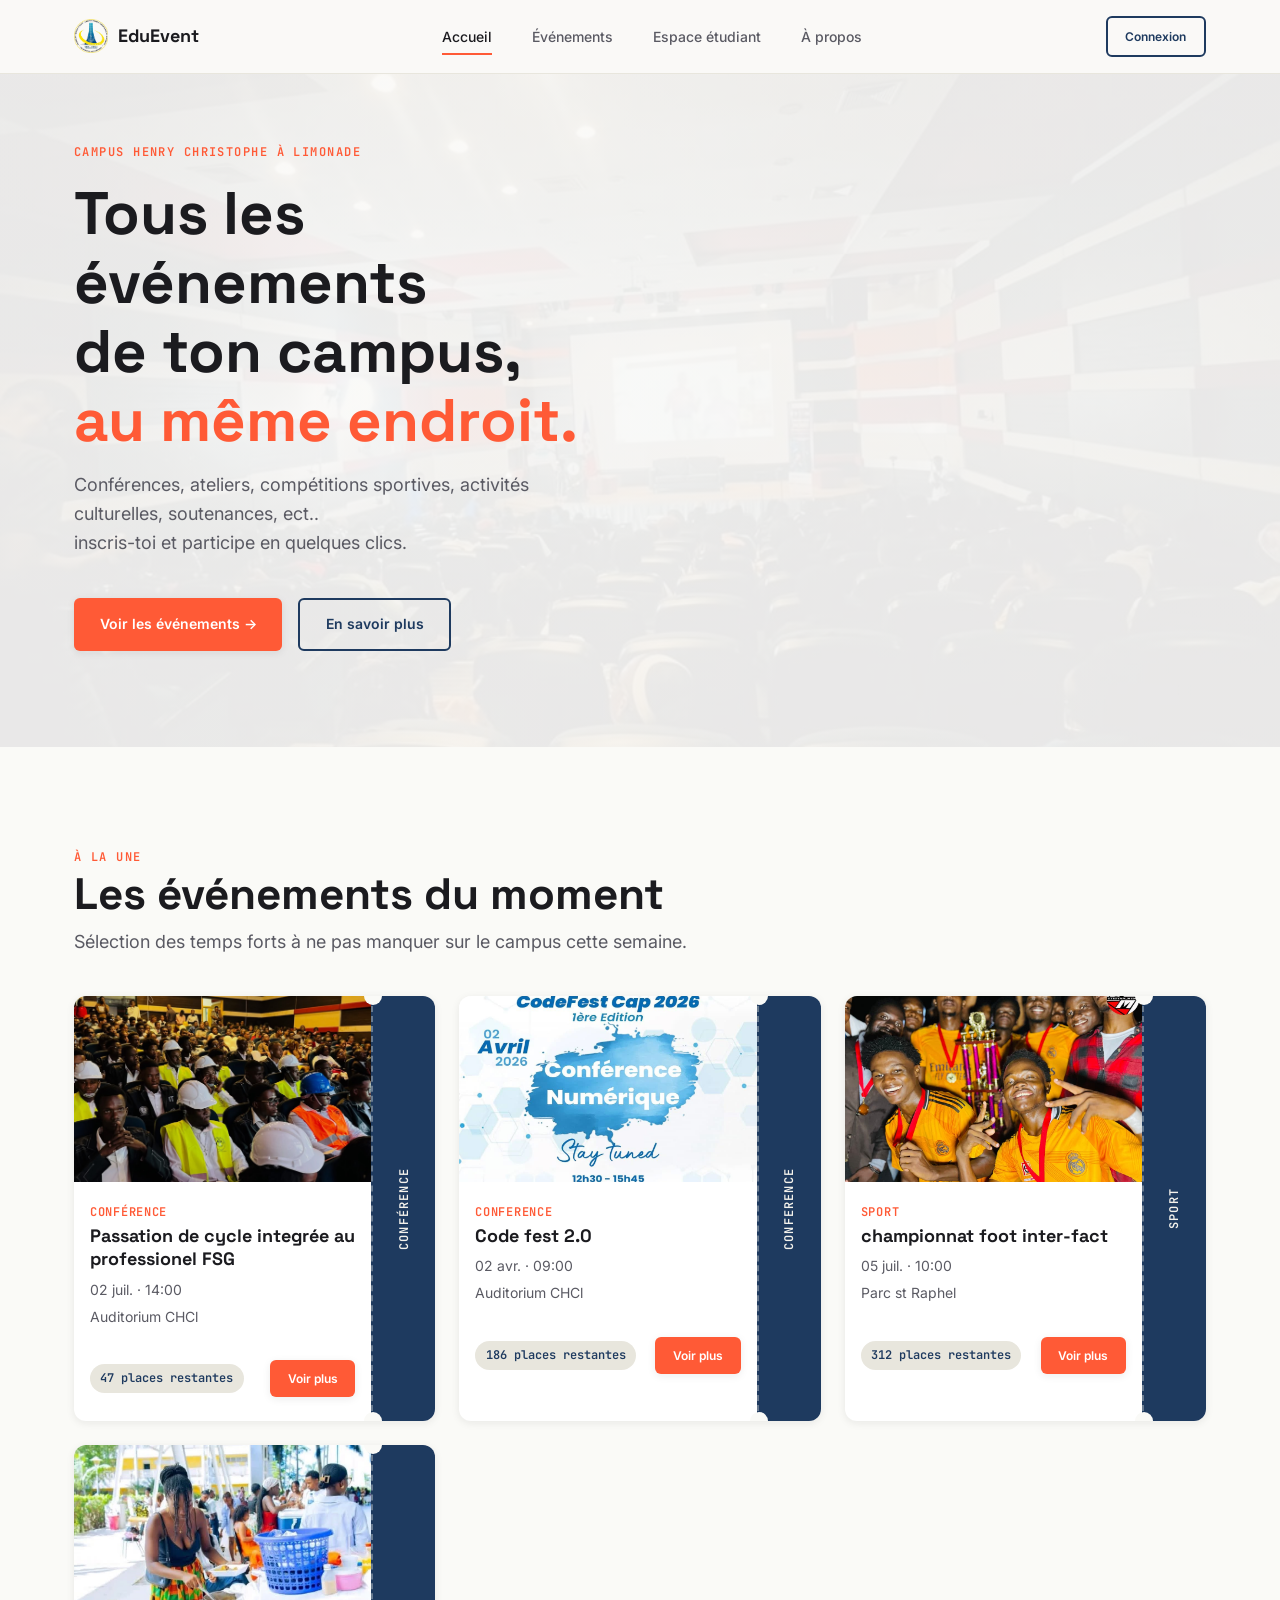
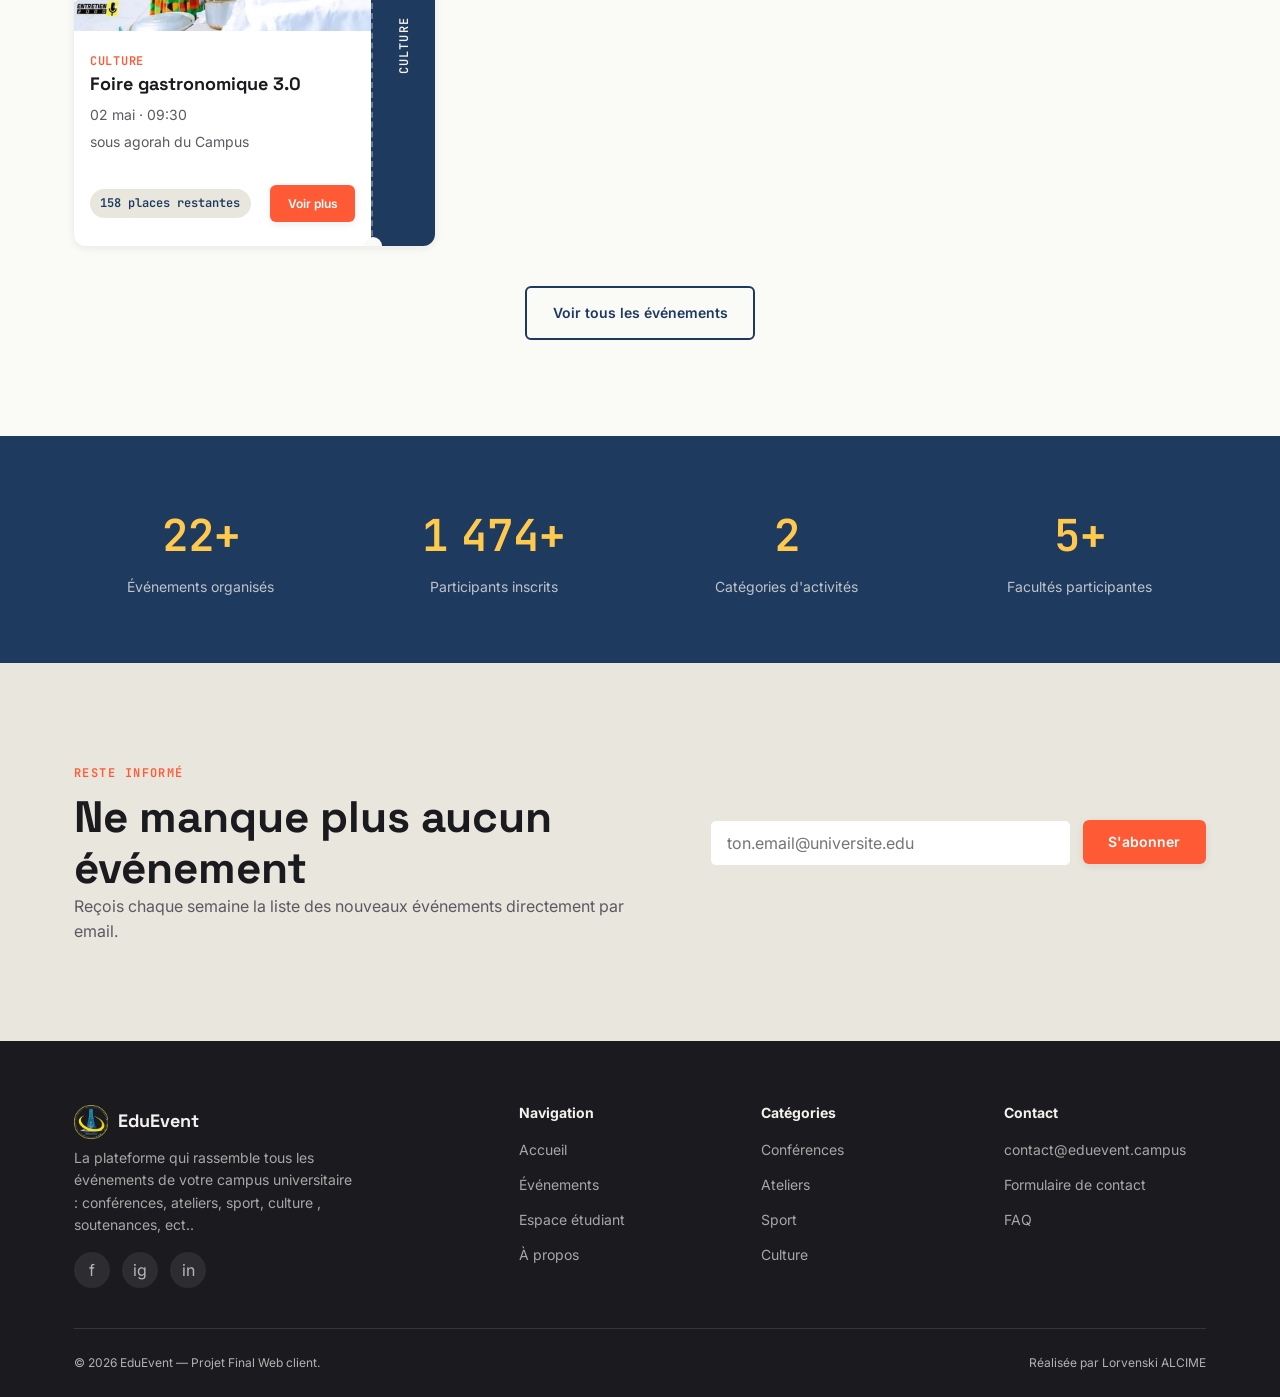
==== commit 26222559: "Mise à jour du projet" ====
--- a/index.html
+++ b/index.html
@@ -26,11 +26,12 @@
       <ul class="nav-links" id="navLinks">
         <li><a href="index.html" class="active">Accueil</a></li>
         <li><a href="evenements.html">Événements</a></li>
+        <li><a href="profil.html">Espace étudiant</a></li>
         <li><a href="a-propos.html">À propos</a></li>
       </ul>
 
       <div class="nav-actions">
-        <a href="profil.html" class="btn btn-secondary btn-sm">Connexion</a>
+        <a href="profil.html" class="btn btn-secondary btn-sm" id="navProfilLink">Connexion</a>
       </div>
     </nav>
   </header>
--- a/css/style.css
+++ b/css/style.css
@@ -1622,28 +1622,30 @@
 }
 
 .map-simulated {
-  position: relative;
+  .map-google {
+  width: 100%;
   height: 320px;
+  border: none;
   border-radius: var(--radius-lg);
-  background: linear-gradient(135deg, var(--color-navy) 0%, #16314f 100%);
-  overflow: hidden;
+}
 }
 
 .map-grid-lines {
-  position: absolute;
-  inset: 0;
-  background-image:
-    linear-gradient(rgba(255,255,255,0.06) 1px, transparent 1px),
-    linear-gradient(90deg, rgba(255,255,255,0.06) 1px, transparent 1px);
-  background-size: 32px 32px;
+  .map-google {
+  width: 100%;
+  height: 320px;
+  border: none;
+  border-radius: var(--radius-lg);
+}
 }
 
 .map-pin {
-  position: absolute;
-  display: flex;
-  flex-direction: column;
-  align-items: center;
-  gap: 0.3rem;
+  .map-google {
+  width: 100%;
+  height: 320px;
+  border: none;
+  border-radius: var(--radius-lg);
+}
 }
 
 .map-pin--main {
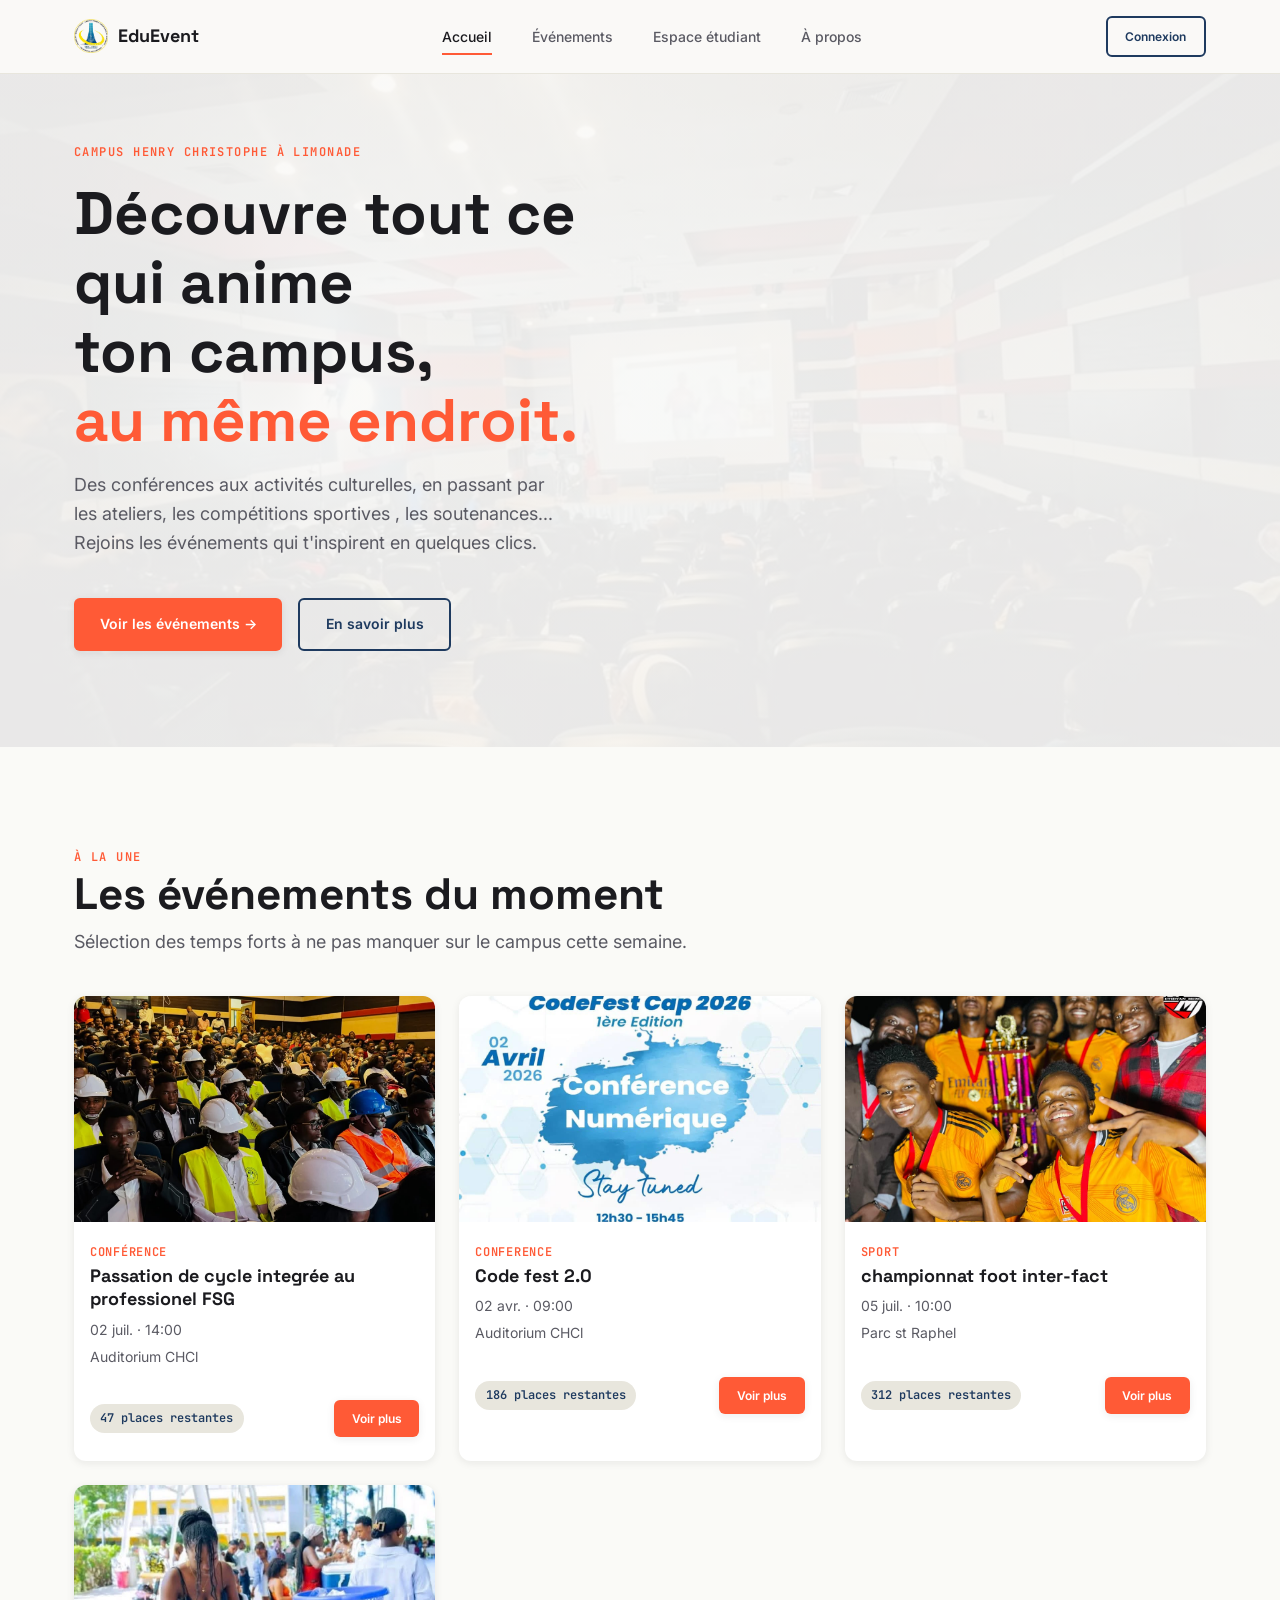
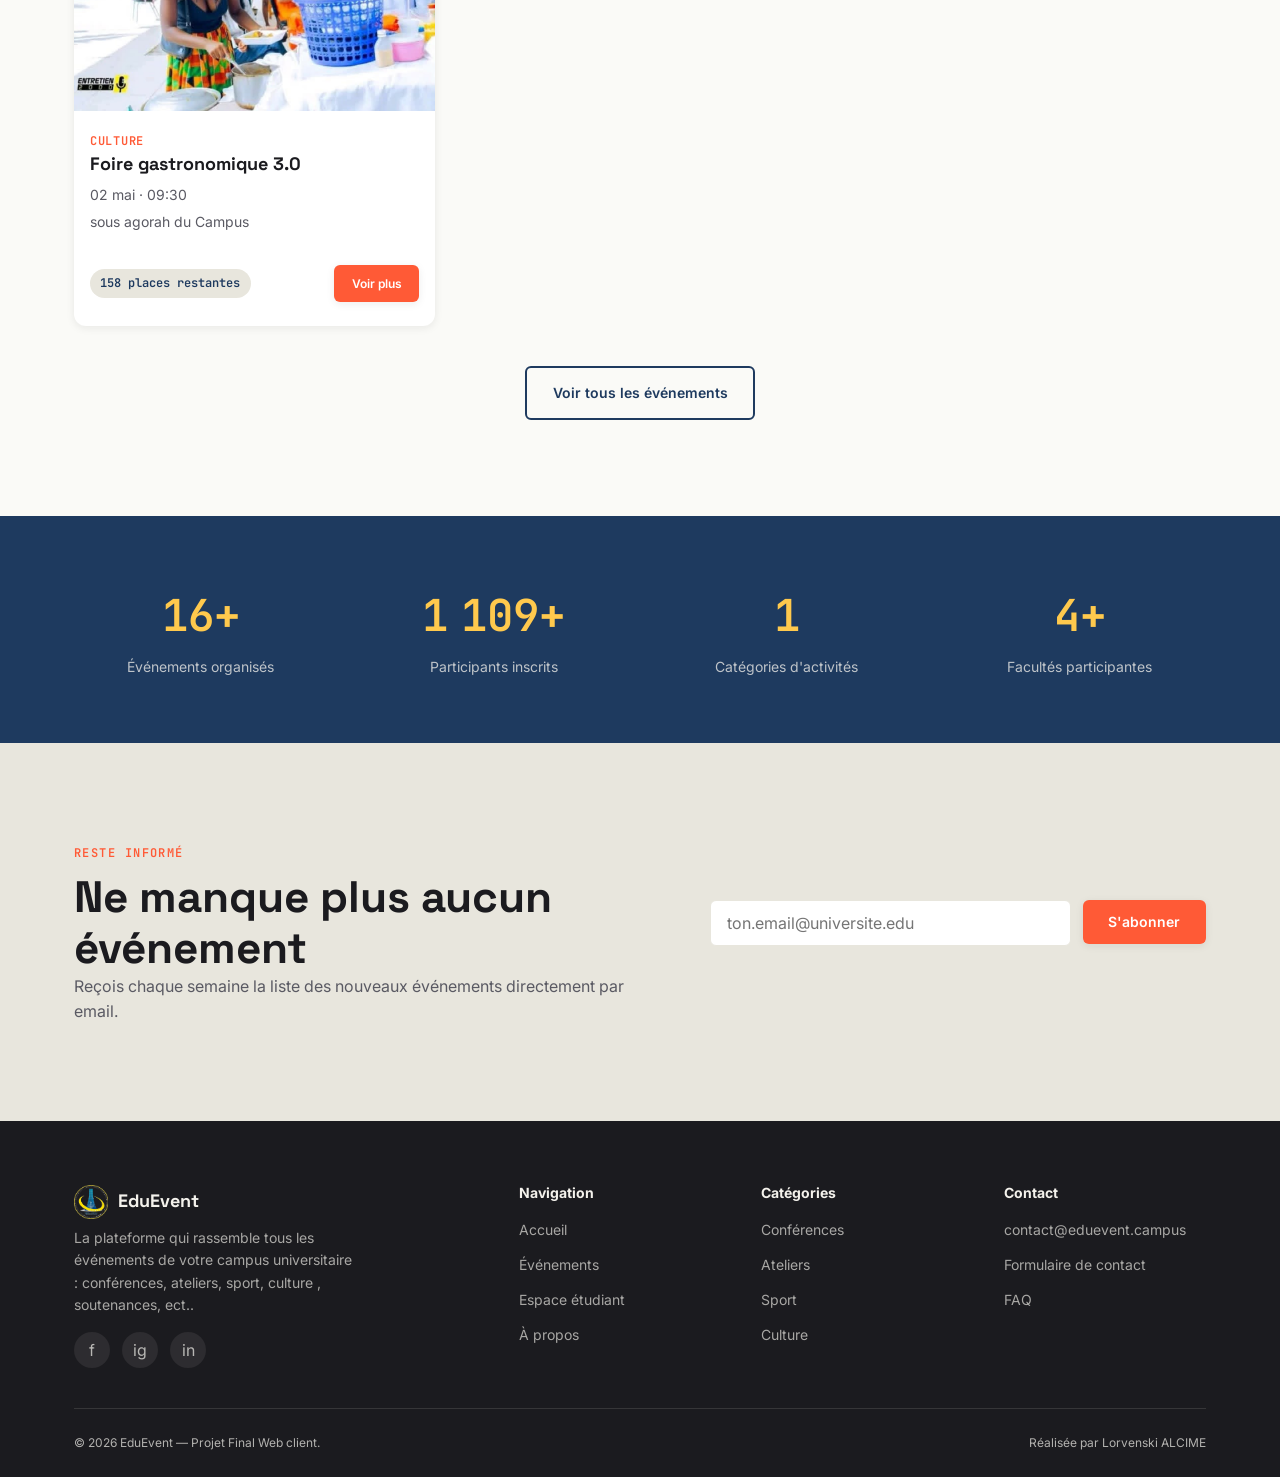
==== commit a993c5b2: "ajout option image profil" ====
--- a/index.html
+++ b/index.html
@@ -42,8 +42,8 @@
       <div class="container hero-grid">
         <div class="hero-content fade-in-up">
           <span class="eyebrow">Campus Henry Christophe à Limonade</span>
-          <h1>Tous les événements<br>de ton campus,<br><span class="text-coral">au même endroit.</span></h1>
-          <p class="hero-subtitle">Conférences, ateliers, compétitions sportives, activités culturelles, soutenances, ect..<br> inscris-toi et participe en quelques clics.</p>
+          <h1>Découvre tout ce qui anime<br>ton campus,<br><span class="text-coral">au même endroit.</span></h1>
+          <p class="hero-subtitle"> Des conférences aux activités culturelles, en passant par les ateliers, les compétitions sportives , les soutenances... <br> Rejoins les événements qui t'inspirent en quelques clics.</p>
           <div class="hero-actions">
             <a href="evenements.html" class="btn btn-primary">Voir les événements →</a>
             <a href="a-propos.html" class="btn btn-secondary">En savoir plus</a>
--- a/css/style.css
+++ b/css/style.css
@@ -420,7 +420,7 @@
 /* --- Ticket d'événement (signature visuelle) --- */
 .ticket-card {
   display: grid;
-  grid-template-columns: 1fr auto;
+  grid-template-columns: 1fr;
   background-color: var(--color-white);
   border-radius: var(--radius-md);
   overflow: hidden;
@@ -492,41 +492,7 @@
   margin-top: 0.5rem;
 }
 
-/* Le talon perforé, façon vrai billet */
-.ticket-stub {
-  width: 64px;
-  background-color: var(--color-navy);
-  display: flex;
-  align-items: center;
-  justify-content: center;
-  position: relative;
-  border-left: 2px dashed rgba(244, 242, 236, 0.35);
-}
-
-.ticket-stub::before,
-.ticket-stub::after {
-  content: '';
-  position: absolute;
-  width: 18px;
-  height: 18px;
-  background-color: var(--color-paper);
-  border-radius: 50%;
-  left: -9px;
-}
-
-.ticket-stub::before { top: -9px; }
-.ticket-stub::after { bottom: -9px; }
-
-.ticket-stub-label {
-  font-family: var(--font-mono);
-  font-size: var(--fs-xs);
-  font-weight: 600;
-  color: var(--text-on-dark);
-  letter-spacing: 0.1em;
-  text-transform: uppercase;
-  writing-mode: vertical-rl;
-  transform: rotate(180deg);
-}
+
 
 /* --- Badge places restantes --- */
 .badge-places {
@@ -1750,3 +1716,24 @@
 .accordion-item.is-open .accordion-content {
   max-height: 300px;
 }
+/* champ upload photo de profil */
+input[type="file"] {
+  padding: 0.5rem;
+  border: 1.5px dashed var(--color-beige);
+  border-radius: var(--radius-sm);
+  background-color: var(--color-white);
+  width: 100%;
+  cursor: pointer;
+  font-size: var(--fs-sm);
+  color: var(--text-secondary);
+}
+
+input[type="file"]:hover {
+  border-color: var(--color-navy);
+}
+
+.form-hint {
+  font-size: var(--fs-xs);
+  color: var(--text-secondary);
+  margin-top: 0.2rem;
+}
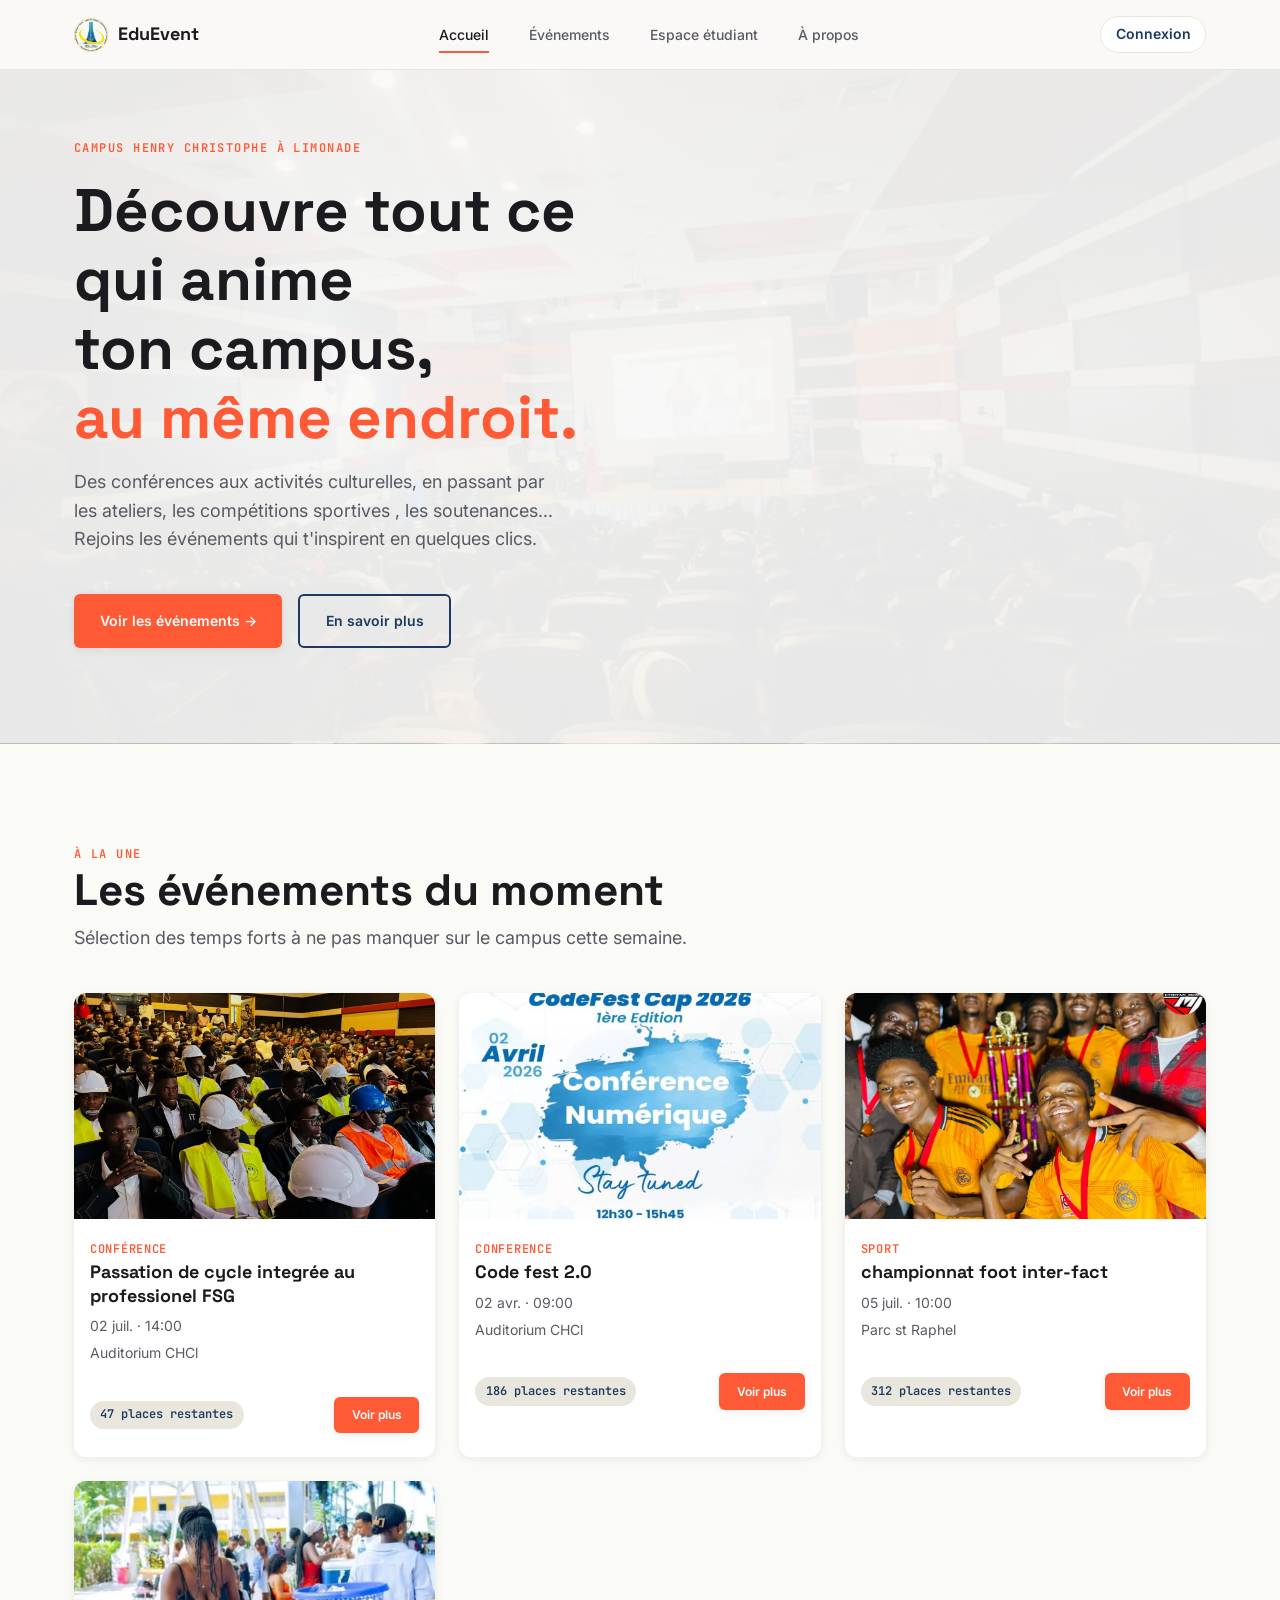
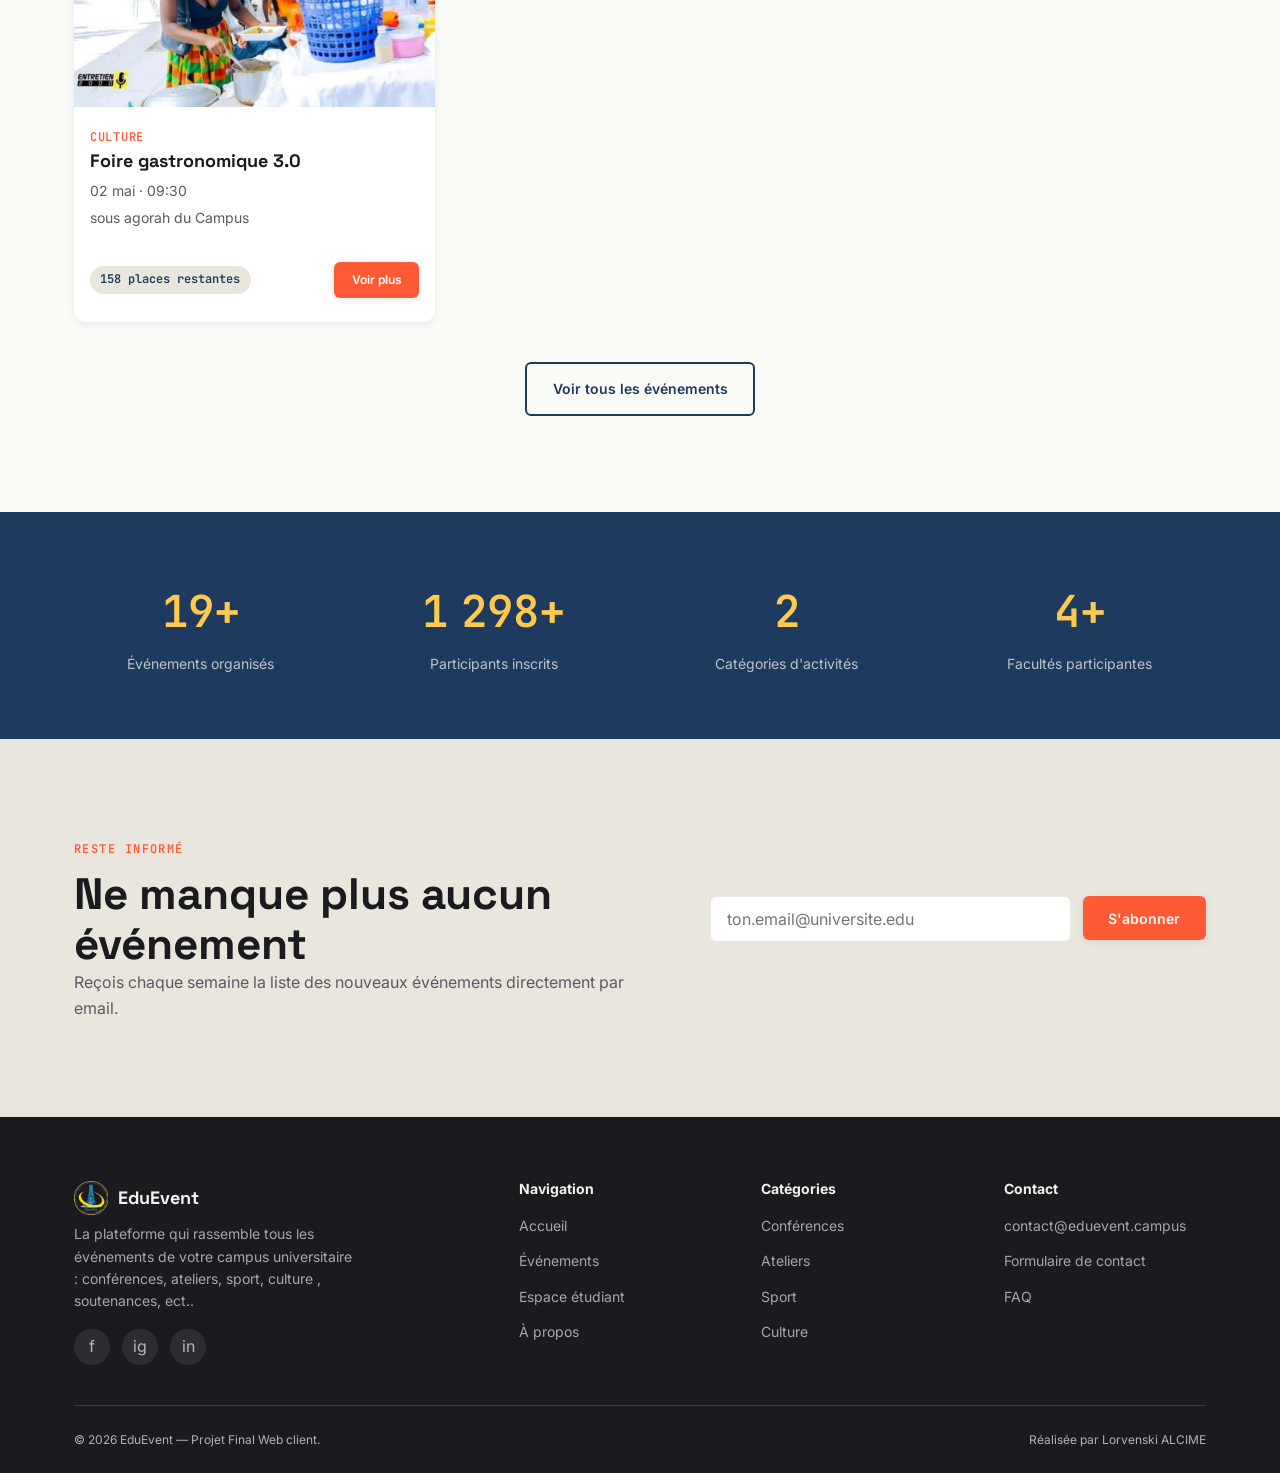
==== commit d018296e: "fixation image de profil" ====
--- a/index.html
+++ b/index.html
@@ -31,7 +31,10 @@
       </ul>
 
       <div class="nav-actions">
-        <a href="profil.html" class="btn btn-secondary btn-sm" id="navProfilLink">Connexion</a>
+        <a href="profil.html" class="nav-profil-btn" id="navProfilLink">
+  <img src="images/avatar-default.jpg" alt="Profil" class="nav-profil-photo" id="navProfilPhoto">
+  <span id="navProfilTexte">Connexion</span>
+</a>
       </div>
     </nav>
   </header>
--- a/css/style.css
+++ b/css/style.css
@@ -1736,4 +1736,64 @@
   font-size: var(--fs-xs);
   color: var(--text-secondary);
   margin-top: 0.2rem;
+}
+
+/* bouton profil nav */
+.nav-profil-btn {
+  display: flex;
+  align-items: center;
+  gap: 0.5rem;
+  padding: 0.4rem 0.9rem;
+  border-radius: 999px;
+  border: 1.5px solid var(--color-beige);
+  background-color: var(--color-white);
+  color: var(--color-navy);
+  font-weight: 600;
+  font-size: var(--fs-sm);
+  transition: border-color 0.15s ease;
+}
+
+.nav-profil-btn:hover {
+  border-color: var(--color-navy);
+}
+
+.nav-profil-photo {
+  width: 28px;
+  height: 28px;
+  border-radius: 50%;
+  object-fit: cover;
+  display: none; /* cachée par défaut, visible seulement si connecté */
+}
+/* modification photo de profil */
+.profile-photo-wrap {
+  position: relative;
+  width: 84px;
+  height: 84px;
+  flex-shrink: 0;
+}
+
+.profile-photo-wrap .profile-photo {
+  width: 100%;
+  height: 100%;
+}
+
+.change-photo-btn {
+  position: absolute;
+  bottom: 0;
+  right: 0;
+  width: 26px;
+  height: 26px;
+  background-color: var(--color-coral);
+  border-radius: 50%;
+  display: flex;
+  align-items: center;
+  justify-content: center;
+  font-size: 13px;
+  cursor: pointer;
+  border: 2px solid var(--color-white);
+  transition: background-color 0.15s ease;
+}
+
+.change-photo-btn:hover {
+  background-color: var(--color-coral-dark);
 }
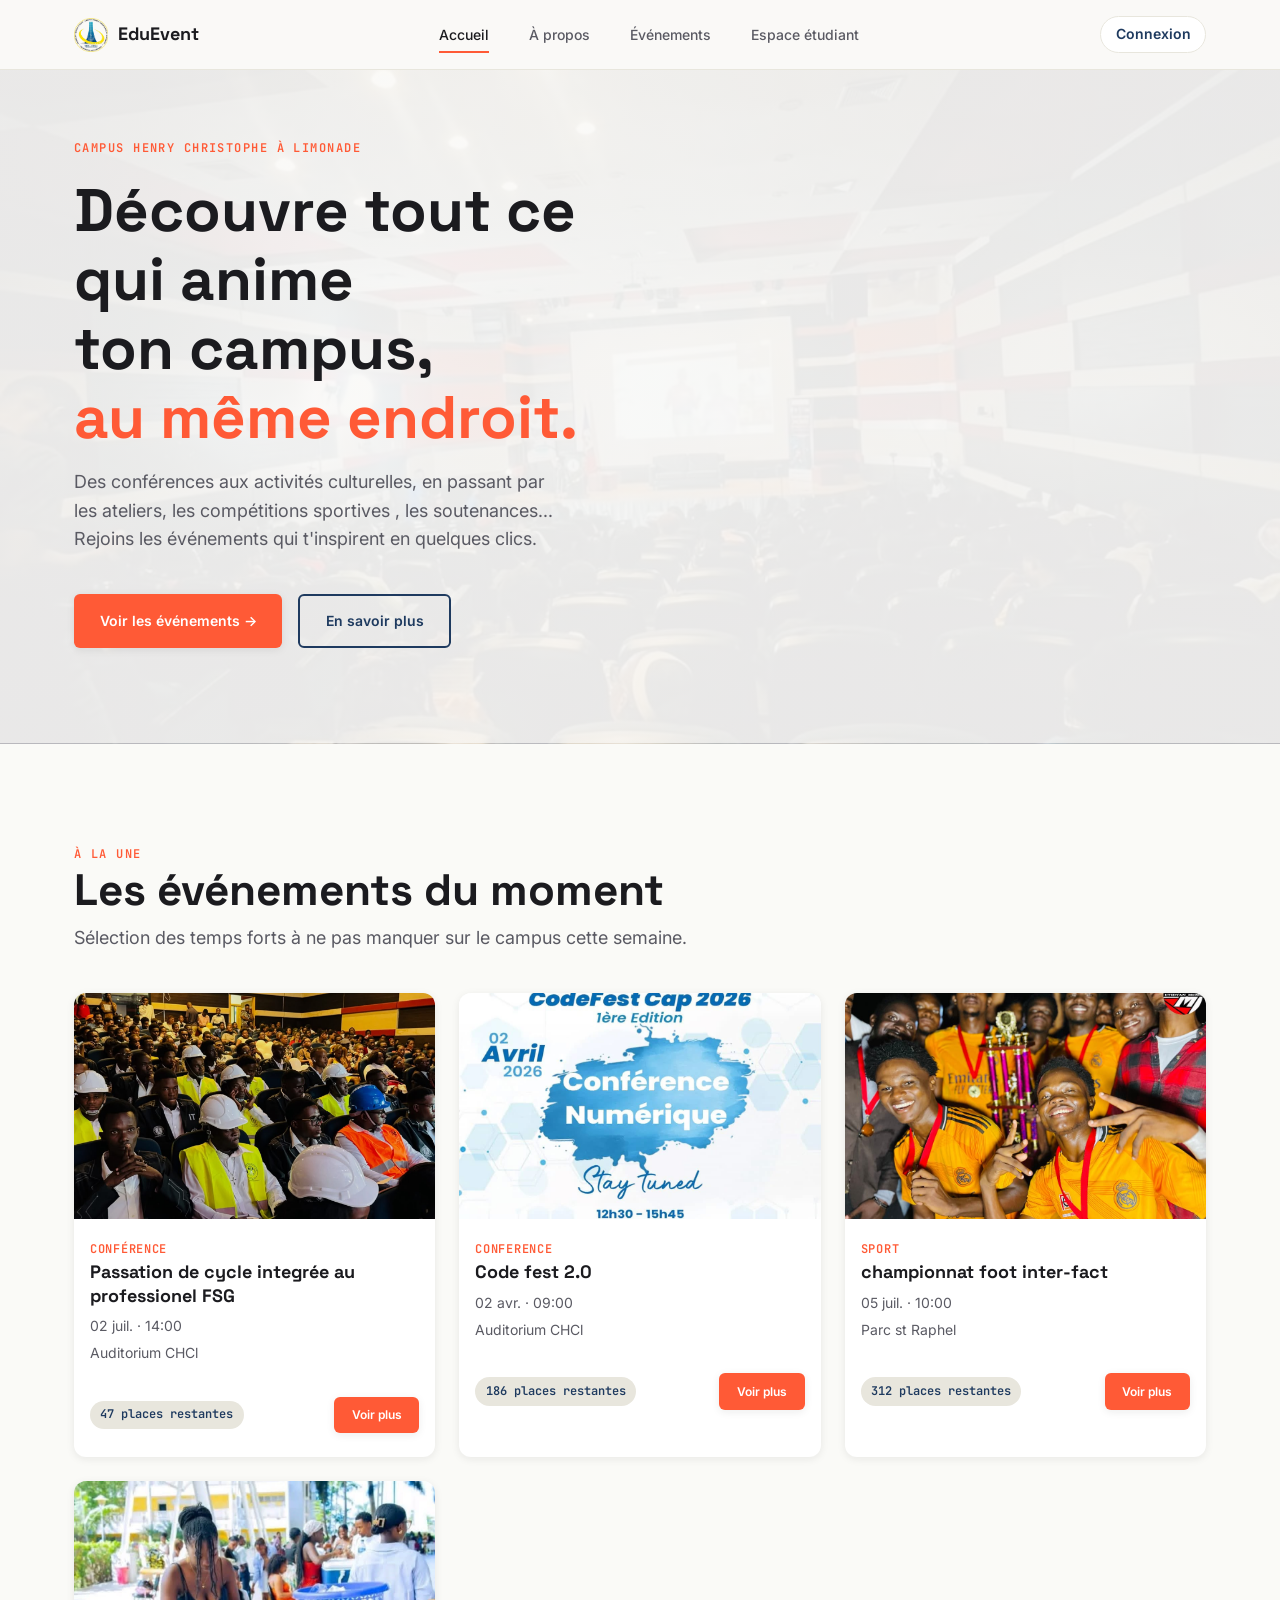
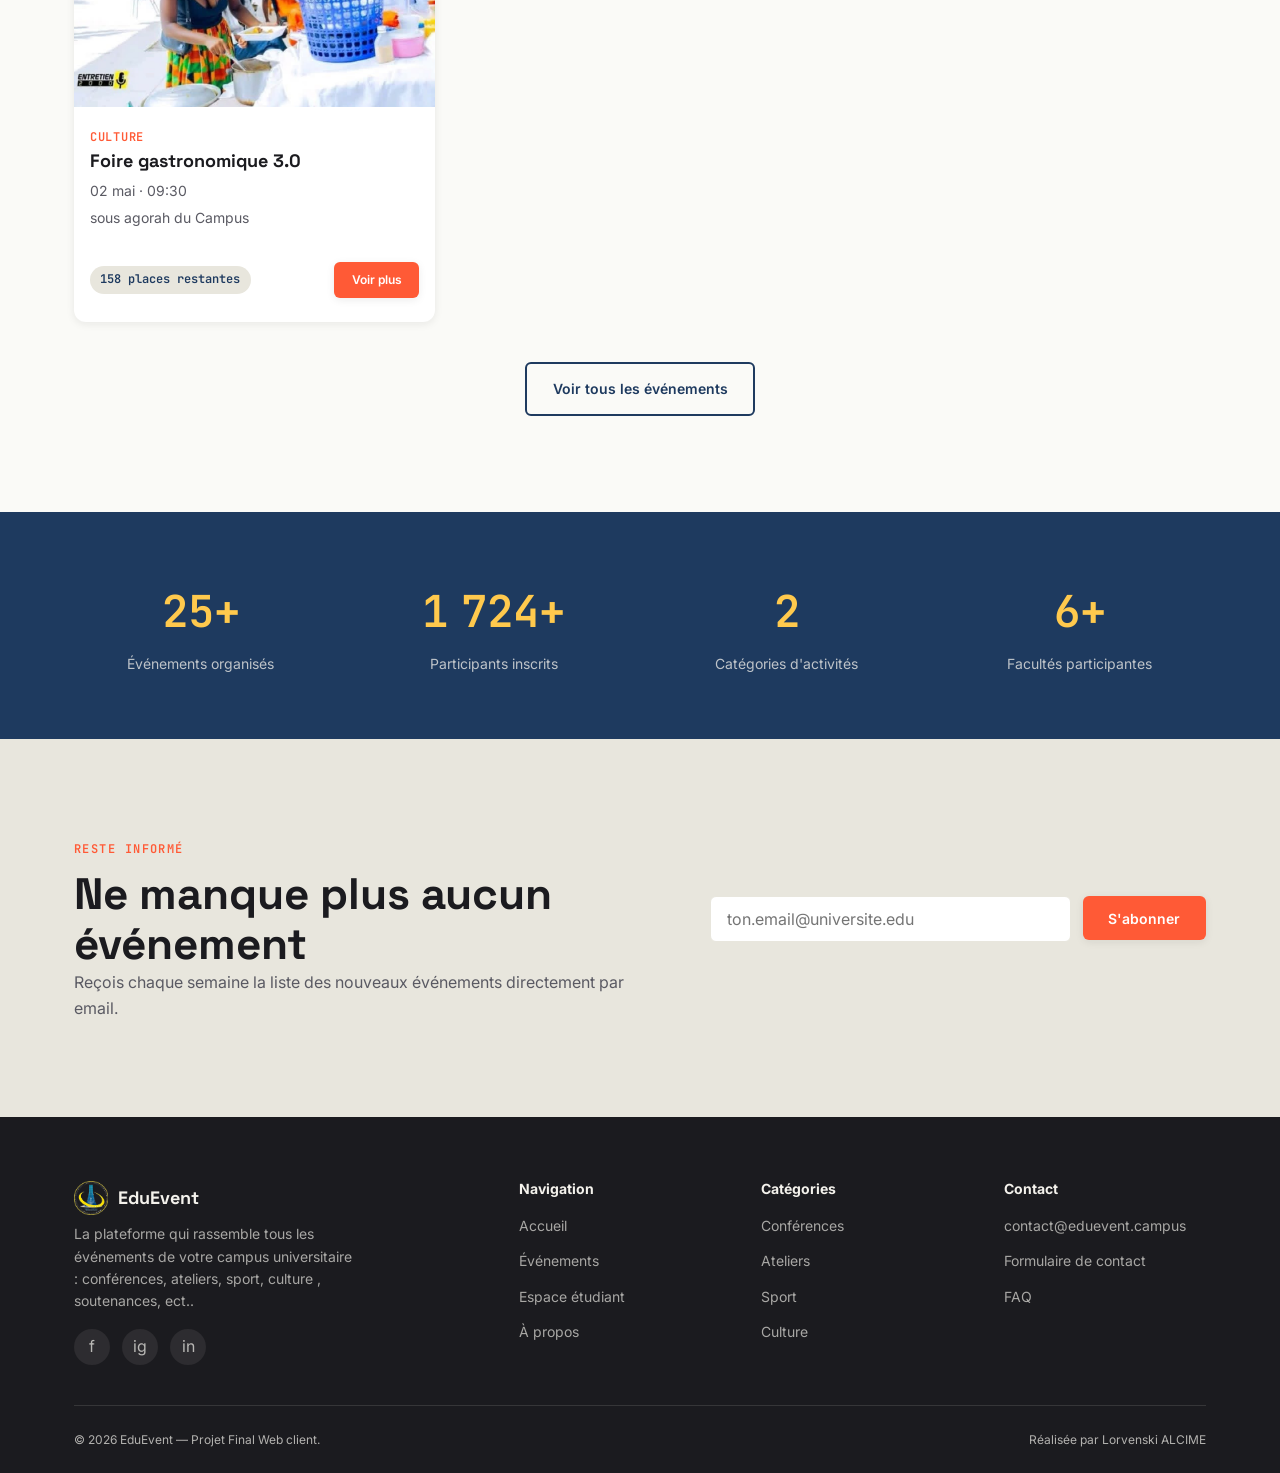
==== commit 8f662710: "Mise à jour nav" ====
--- a/index.html
+++ b/index.html
@@ -25,9 +25,9 @@
 
       <ul class="nav-links" id="navLinks">
         <li><a href="index.html" class="active">Accueil</a></li>
+        <li><a href="a-propos.html">À propos</a></li>
         <li><a href="evenements.html">Événements</a></li>
         <li><a href="profil.html">Espace étudiant</a></li>
-        <li><a href="a-propos.html">À propos</a></li>
       </ul>
 
       <div class="nav-actions">
